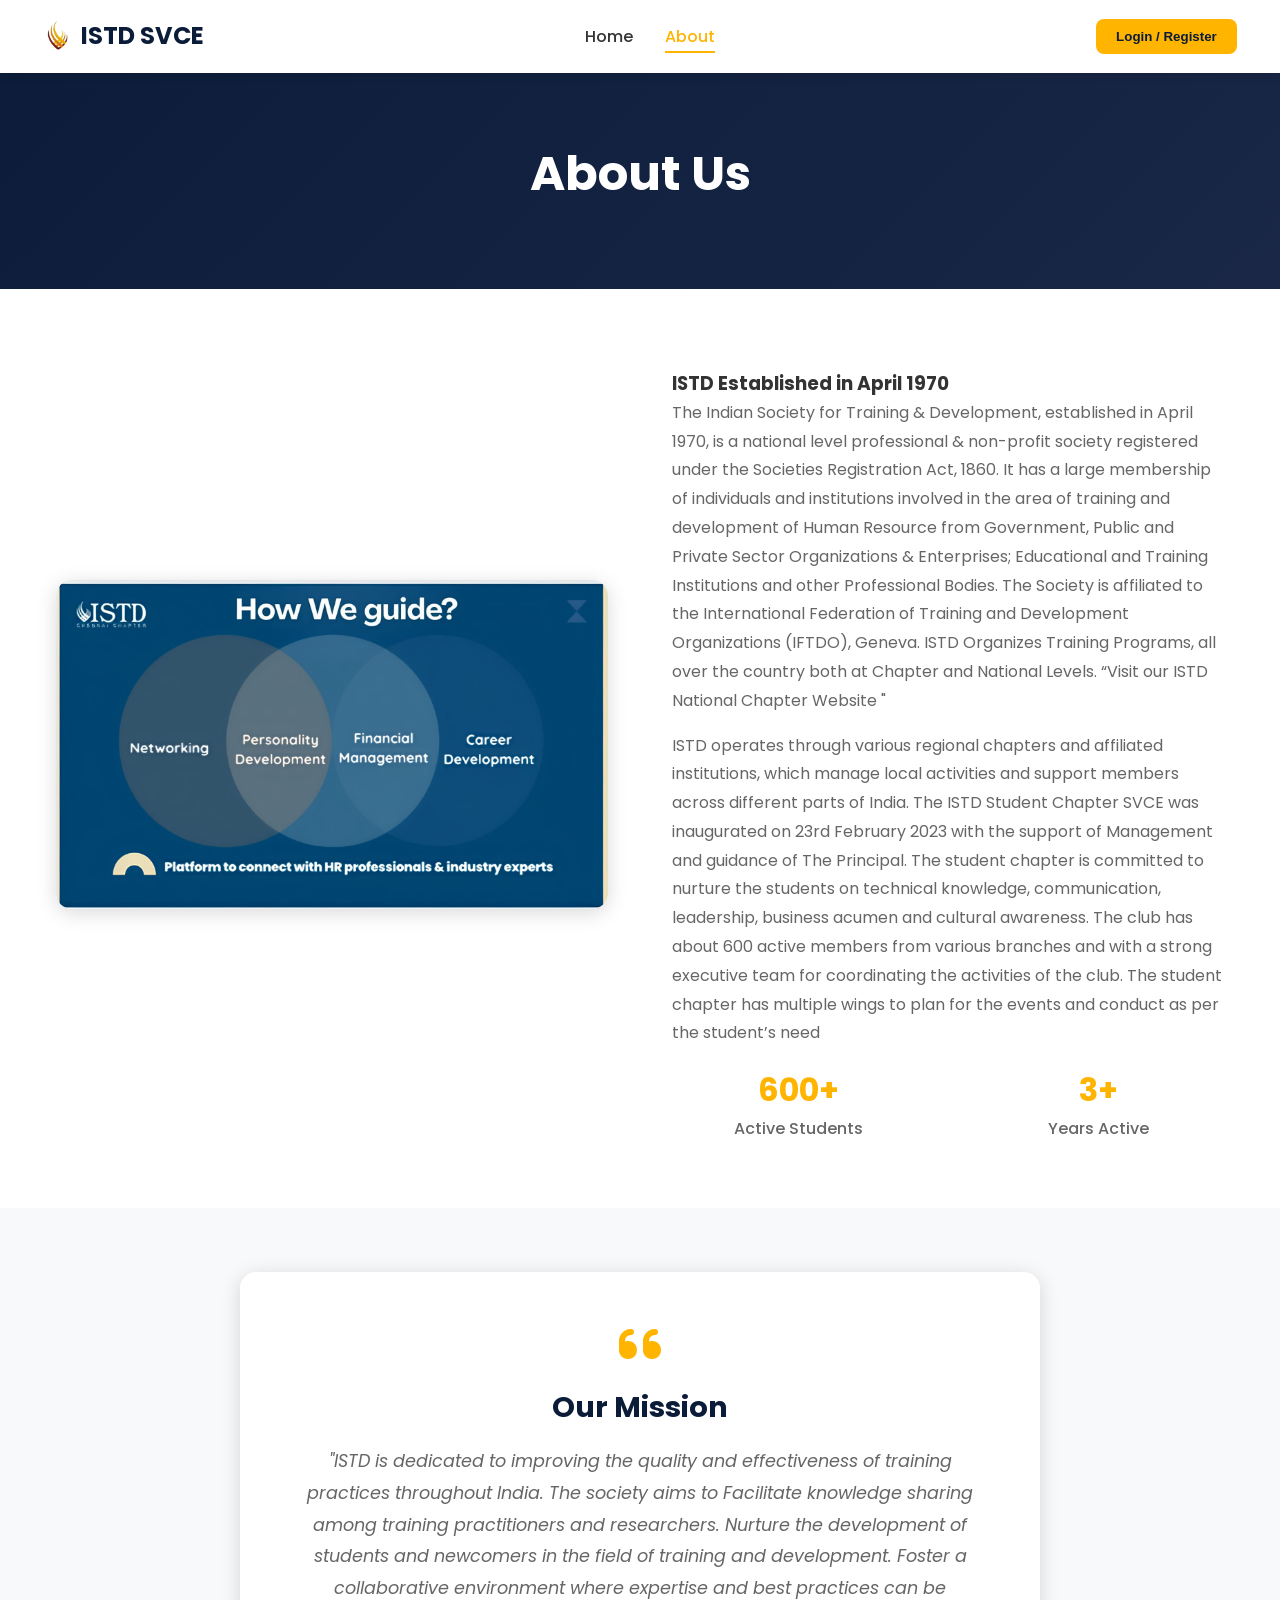
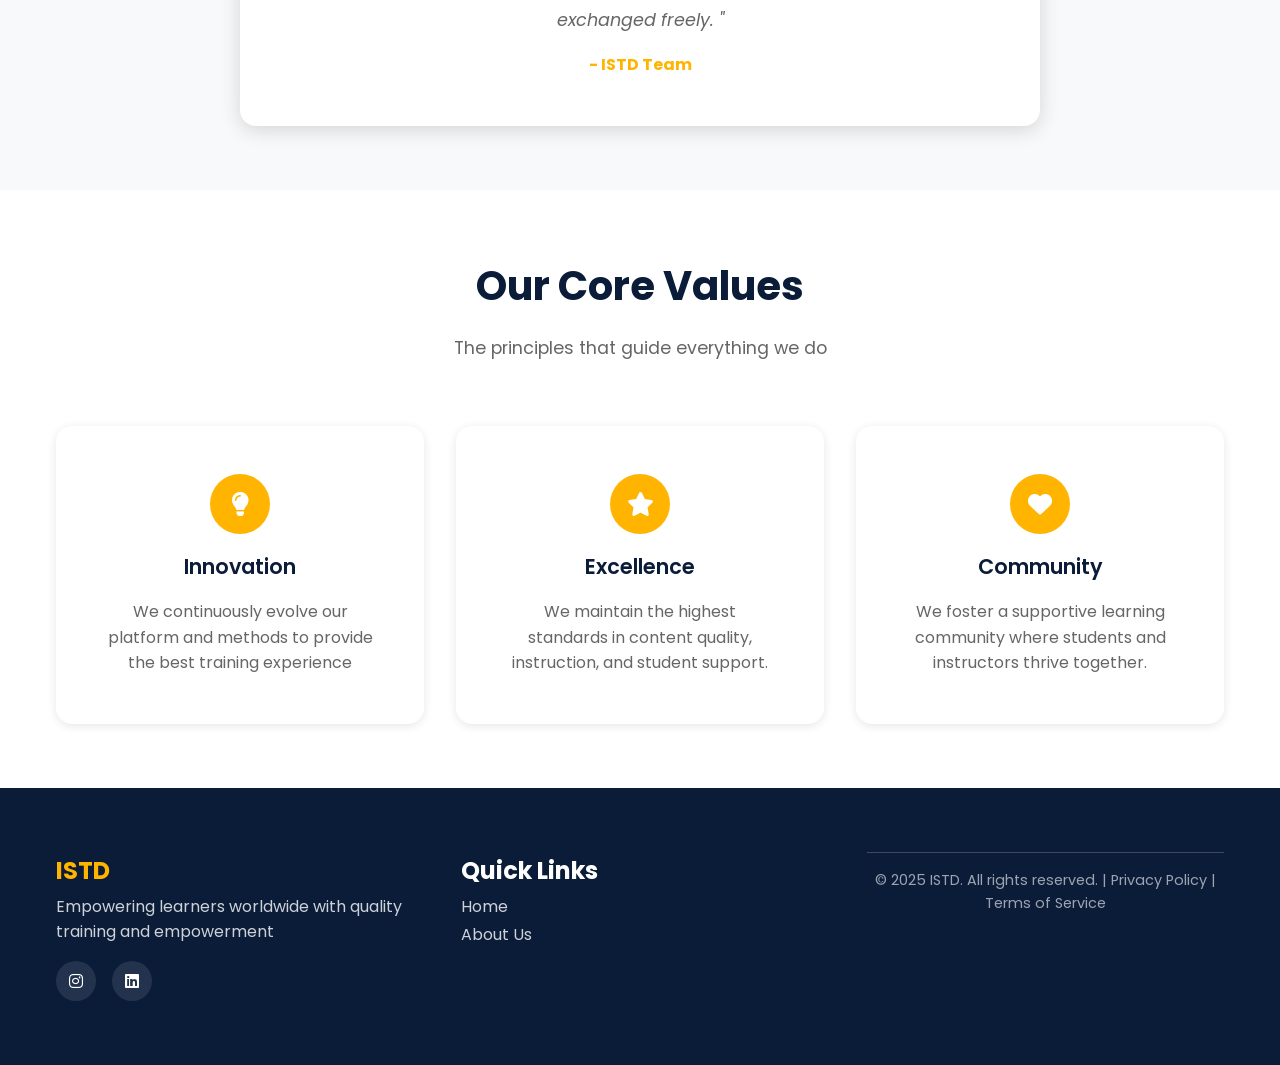
==== about.html @ 109fef4c "Added forms link" ====
<!DOCTYPE html>
<html lang="en">
<head>
    <meta charset="UTF-8">
    <meta name="viewport" content="width=device-width, initial-scale=1.0">
    <title>About Us - ISTD STUDENT CHAPTER </title>
    <link href="https://fonts.googleapis.com/css2?family=Poppins:wght@300;400;500;600;700&display=swap" rel="stylesheet">
    <link rel="stylesheet" href="https://cdnjs.cloudflare.com/ajax/libs/font-awesome/6.0.0/css/all.min.css">
    <link rel="stylesheet" href="style.css">
    <link rel="icon" href="favicon.jpeg">
</head>
<body>
    <!-- Header/Navigation -->
    <header class="header">
        <nav class="navbar">
            <div class="nav-container">
                <!-- Logo -->
                <div class="logo">
                     <h2> <img src="logo istd.png" width = 30px >  
                        ISTD SVCE</h2>
                </div>
                
                <!-- Navigation Menu -->
                <ul class="nav-menu">
                    <li><a href="index.html" class="nav-link">Home</a></li>
                    <li><a href="about.html" class="nav-link active">About</a></li>
                </ul>
                
                <!-- Login/Register Button -->
                <div class="nav-auth">
                    <a href="https://docs.google.com/forms/d/e/1FAIpQLSdRsC36hTGEc2zp6ab-bjyHrwX-BSzjoa00LbCmTZGz6ORlgA/viewform?usp=sharing&ouid=100901410467440819661" target="_blank">
                        <button class="auth-btn">Login / Register</button>
                    </a> 
                </div>
                
                <!-- Mobile Menu Toggle -->
                <div class="hamburger">
                    <span></span>
                    <span></span>
                    <span></span>
                </div>
            </div>
        </nav>
    </header>

    <!-- About Hero Section -->
    <section class="about-hero">
        <div class="container">
            <h1>About Us</h1>
            <p></p>
        </div>
    </section>

    <!-- About Content Section -->
    <section class="about-content">
        <div class="container">
            <div class="about-layout">
                <!-- About Image -->
                <div class="about-image">
                    <img src="image 2 .jpeg" alt="Students learning together">
                </div>
                
                <!-- About Text -->
                <div class="about-text">
                    <h2></h2>
                    <h3>ISTD Established in April 1970</h3>
                    <p>The Indian Society for Training & Development, established in April 1970, is a national level professional & non-profit society registered under the Societies Registration Act, 1860. It has a large membership of individuals and institutions involved in the area of training and development of Human Resource from Government, Public and Private Sector Organizations & Enterprises; Educational and Training Institutions and other Professional Bodies. The Society is affiliated to the International Federation of Training and Development Organizations (IFTDO), Geneva. ISTD Organizes Training Programs, all over the country both at Chapter and National Levels. “Visit our ISTD National Chapter Website "

                        </p>
                    
                    <p>ISTD operates through various regional chapters and affiliated institutions, which manage local activities and support members across different parts of India. The ISTD Student Chapter SVCE was inaugurated on 23rd February 2023 with the support of Management and guidance of The Principal. The student chapter is committed to nurture the students on technical knowledge, communication, leadership, business acumen and cultural awareness. The club has about 600 active members from various branches and with a strong executive team for coordinating the activities of the club. The student chapter has multiple wings to plan for the
                         events and conduct as per the student’s need</p>
                    
                    <div class="stats">
                        <div class="stat-item">
                            <h3>600+</h3>
                            <p>Active Students</p>
                        </div>
                        <div class="stat-item"> 
                            <h3>3+</h3>
                            <p>Years Active </p> 
                        </div>
                    </div>
                </div>
            </div>
        </div>
    </section>

    <!-- Mission Statement -->
    <section class="mission">
        <div class="container">
            <div class="mission-content">
                <div class="quote-box">
                    <i class="fas fa-quote-left quote-icon"></i>
                    <h3>Our Mission</h3>
                    <p>"ISTD is dedicated to improving the quality and effectiveness of training practices throughout India. The society aims to 

Facilitate knowledge sharing among training practitioners and researchers.
Nurture the development of students and newcomers in the field of training and development.
Foster a collaborative environment where expertise and best practices can be exchanged freely.
"</p>
                    <div class="quote-author">
                        <strong>- ISTD Team</strong>
                    </div>
                </div>
            </div>
        </div>
    </section>

    <!-- Values Section -->
    <section class="values">
        <div class="container">
            <div class="section-header">
                <h2>Our Core Values</h2>
                <p>The principles that guide everything we do</p>
            </div>
            
            <div class="values-grid">
                <div class="value-card">
                    <div class="value-icon">
                        <i class="fas fa-lightbulb"></i>
                    </div>
                    <h3>Innovation</h3>
                    <p>We continuously evolve our platform and methods to provide the best training experience  </p>
                </div>
                
            
                <div class="value-card">
                    <div class="value-icon">
                        <i class="fas fa-star"></i>
                    </div>
                    <h3>Excellence</h3>
                    <p>We maintain the highest standards in content quality, instruction, and student support.</p>
                </div>
                
                <div class="value-card">
                    <div class="value-icon">
                        <i class="fas fa-heart"></i>
                    </div>
                    <h3>Community</h3>
                    <p>We foster a supportive learning community where students and instructors thrive together.</p>
                </div>
            </div>
        </div>
    </section>

    <!-- Footer -->
    <footer class="footer">
        <div class="footer-container">
            <div class="footer-content">
                <!-- Company Info -->
                <div class="footer-section">
                    <h3>ISTD</h3>
                    <p>Empowering learners worldwide with quality training and empowerment</p>
                    <div class="social-icons">
                        <a  href="https://www.instagram.com/istd_svce/" target="_blank"><i class="fab fa-instagram"></i></a>
                        <a  href="https://www.linkedin.com/in/istd-student-chapter-svce-281b53378" target="_blank"><i class="fab fa-linkedin"></i></a>
                    </div>
                </div>
                
                <!-- Quick Links -->
                <div class="footer-section">
                    <h4>Quick Links</h4>
                    <ul>
                        <li><a href="index.html">Home</a></li>
                        <li><a href="about.html">About Us</a></li>
                        
                    </ul>
                </div>
                
                
                
               
            
            <!-- Copyright -->
            <div class="footer-bottom">
                <p>&copy; 2025 ISTD. All rights reserved. | Privacy Policy | Terms of Service</p>
            </div>
        </div>
    </footer>
</body>
</html>
---- style.css ----
/* ===== CSS RESET & BASE STYLES ===== */
* {
    margin: 0;
    padding: 0;
    box-sizing: border-box;
}

html {
    scroll-behavior: smooth;
}

body {
    font-family: 'Poppins', sans-serif;
    line-height: 1.6;
    color: #333;
}

/* ===== CSS VARIABLES ===== */
:root {
    /* Color Palette */
    --primary-color: #0b1c39;
    --secondary-color: #ffb400;
    --accent-blue: #3498db;
    --accent-green: #2ecc71;
    --accent-red: #e74c3c;
    --white: #ffffff;
    --light-gray: #f8f9fa;
    --dark-gray: #666;
    --text-dark: #333;
    
    /* Typography */
    --font-light: 300;
    --font-regular: 400;
    --font-medium: 500;
    --font-semibold: 600;
    --font-bold: 700;
    
    /* Spacing */
    --spacing-xs: 0.2rem;
    --spacing-sm: 1rem;
    --spacing-md: 2rem;
    --spacing-lg: 3rem;
    --spacing-xl: 4rem;
    
    /* Border Radius */
    --radius-sm: 8px;
    --radius-md: 12px;
    --radius-lg: 16px;
    
    /* Shadows */
    --shadow-light: 0 2px 10px rgba(0, 0, 0, 0.1);
    --shadow-medium: 0 4px 20px rgba(0, 0, 0, 0.15);
    --shadow-heavy: 0 8px 30px rgba(0, 0, 0, 0.2);
    
    /* Transitions */
    --transition-fast: 0.2s ease-in-out;
    --transition-medium: 0.3s ease-in-out;
    --transition-slow: 0.5s ease-in-out;
}

/* ===== UTILITY CLASSES ===== */
.container {
    max-width: 1200px;
    margin: 0 auto;
    padding: 0 var(--spacing-sm);
}

.btn {
    display: inline-block;
    padding: 12px 24px;
    border: none;
    border-radius: var(--radius-sm);
    font-size: 1rem;
    font-weight: var(--font-medium);
    text-decoration: none;
    cursor: pointer;
    transition: all var(--transition-medium);
    font-family: inherit;
}

.btn-primary {
    background-color: var(--secondary-color);
    color: var(--primary-color);
}

.btn-primary:hover {
    background-color: #e6a200;
    transform: translateY(-2px);
    box-shadow: var(--shadow-medium);
}

.btn-secondary {
    background-color: transparent;
    color: var(--primary-color);
    border: 2px solid var(--primary-color);
}

.btn-secondary:hover {
    background-color: var(--primary-color);
    color: var(--white);
    transform: translateY(-2px);
}

/* ===== HEADER & NAVIGATION ===== */
.header {
    background-color: var(--white);
    box-shadow: var(--shadow-light);
    position: fixed;
    top: 0;
    left: 0;
    right: 0;
    z-index: 1000;
}

.navbar {
    margin: var(--spacing-sm) 0;
}

.nav-container {
    max-width: 1200px;
    margin: 0 auto;
    padding: 0 var(--spacing-xs);
    display: flex;
    justify-content: space-between;
    align-items: center;
}

.logo h2 {
    display: flex;           /* puts image and text in one line */
    align-items: center;     /* vertically center text and image */
    gap: 8px;                /* space between image and text */
    color: var(--primary-color);
    font-weight: var(--font-bold);
}

.logo-img {
    width: 30px;             /* keep your logo size */
    height: auto;
}

.logo i {
    color: var(--secondary-color);
    margin-right: var(--spacing-xs);
}

.nav-menu {
    display: flex;
    justify-content: center;
    list-style: none;
    gap: var(--spacing-md);
}

.nav-link {
    text-decoration: none;
    color: var(--text-dark);
    font-weight: var(--font-medium);
    position: relative;
    transition: all var(--transition-medium);
}

.nav-link:hover,
.nav-link.active {
    color: var(--secondary-color);
}

.nav-link::after {
    content: '';
    position: absolute;
    bottom: -5px;
    left: 0;
    width: 0;
    height: 2px;
    background-color: var(--secondary-color);
    transition: width var(--transition-medium);
}

.nav-link:hover::after,
.nav-link.active::after {
    width: 100%;
}

.auth-btn {
    background-color: var(--secondary-color);
    color: var(--primary-color);
    border: none;
    padding: 10px 20px;
    border-radius: var(--radius-sm);
    font-weight: var(--font-semibold);
    cursor: pointer;
    transition: all var(--transition-medium);
}

.auth-btn:hover {
    background-color: #e6a200;
    transform: translateY(-2px);
    box-shadow: var(--shadow-medium);
}

/* Mobile Menu Toggle */
.hamburger {
    display: none;
    flex-direction: column;
    cursor: pointer;
}

.hamburger span {
    width: 25px;
    height: 3px;
    background-color: var(--primary-color);
    margin: 3px 0;
    transition: var(--transition-fast);
}

/* ===== HERO SECTION ===== */
.hero {
    background: linear-gradient(135deg, #f5f7fa 0%, #c3cfe2 100%);
    padding: 120px 0 60px;
    min-height: 100vh;
    display: flex;
    align-items: center;
}

.hero-container {
    max-width: 1200px;
    margin: 0 auto;
    padding: 0 var(--spacing-sm);
}

.hero-content {
    display: grid;
    grid-template-columns: 1fr 1fr;
    gap: var(--spacing-xl);
    align-items: center;
}

.hero-text h1 {
    font-size: 3.5rem;
    font-weight: var(--font-bold);
    color: var(--primary-color);
    line-height: 1.2;
    margin-bottom: var(--spacing-sm);
}

.hero-text p {
    font-size: 1.2rem;
    color: var(--dark-gray);
    margin-bottom: var(--spacing-lg);
    line-height: 1.8;
}

.hero-buttons {
    display: flex;
    gap: var(--spacing-sm);
}

.hero-image img {
    width: 100%;
    height: auto;
    border-radius: var(--radius-lg);
    box-shadow: var(--shadow-heavy);
    transition: transform var(--transition-slow);
}

.hero-image img:hover {
    transform: scale(1.05);
}

/* ===== FEATURES SECTION ===== */
.features {
    padding: var(--spacing-xl) 0;
    background-color: var(--light-gray);
}

.section-header {
    text-align: center;
    margin-bottom: var(--spacing-xl);
}

.section-header h2 {
    font-size: 2.5rem;
    font-weight: var(--font-bold);
    color: var(--primary-color);
    margin-bottom: var(--spacing-sm);
}

.section-header p {
    font-size: 1.1rem;
    color: var(--dark-gray);
    max-width: 600px;
    margin: 0 auto;
}

.features-grid {
    display: grid;
    grid-template-columns: repeat(auto-fit, minmax(300px, 1fr));
    gap: var(--spacing-md);
}

.feature-card {
    background-color: var(--white);
    padding: var(--spacing-lg);
    border-radius: var(--radius-lg);
    text-align: center;
    transition: all var(--transition-medium);
    position: relative;
    overflow: hidden;
}

.feature-card::before {
    content: '';
    position: absolute;
    top: 0;
    left: 0;
    width: 100%;
    height: 4px;
    transition: all var(--transition-medium);
}

.feature-card.language::before {
    background-color: var(--accent-blue);
}

.feature-card.business::before {
    background-color: var(--accent-green);
}

.feature-card.literature::before {
    background-color: var(--accent-red);
}

.feature-card:hover {
    transform: translateY(-10px);
    box-shadow: var(--shadow-heavy);
}

.card-icon {
    width: 80px;
    height: 80px;
    border-radius: 50%;
    margin: 0 auto var(--spacing-sm);
    display: flex;
    align-items: center;
    justify-content: center;
    transition: all var(--transition-medium);
}

.language .card-icon {
    background-color: rgba(52, 152, 219, 0.1);
    color: var(--accent-blue);
}

.business .card-icon {
    background-color: rgba(46, 204, 113, 0.1);
    color: var(--accent-green);
}

.literature .card-icon {
    background-color: rgba(231, 76, 60, 0.1);
    color: var(--accent-red);
}

.card-icon i {
    font-size: 2rem;
}

.feature-card:hover .card-icon {
    transform: scale(1.1);
}

.feature-card h3 {
    font-size: 1.5rem;
    font-weight: var(--font-semibold);
    color: var(--primary-color);
    margin-bottom: var(--spacing-sm);
}

.feature-card p {
    color: var(--dark-gray);
    margin-bottom: var(--spacing-md);
    line-height: 1.6;
}

.card-btn {
    background-color: transparent;
    color: var(--primary-color);
    border: 2px solid var(--primary-color);
    padding: 8px 20px;
    border-radius: var(--radius-sm);
    font-weight: var(--font-medium);
    cursor: pointer;
    transition: all var(--transition-medium);
}

.language .card-btn:hover {
    background-color: var(--accent-blue);
    border-color: var(--accent-blue);
    color: var(--white);
}

.business .card-btn:hover {
    background-color: var(--accent-green);
    border-color: var(--accent-green);
    color: var(--white);
}

.literature .card-btn:hover {
    background-color: var(--accent-red);
    border-color: var(--accent-red);
    color: var(--white);
}

/* ===== ABOUT PAGE STYLES ===== */
.about-hero {
    background: linear-gradient(135deg, var(--primary-color) 0%, #1a2747 100%);
    padding: 120px 0 60px;
    text-align: center;
    color: var(--white);
}

.about-hero h1 {
    font-size: 3rem;
    font-weight: var(--font-bold);
    margin: var(--spacing-sm);
}

.about-hero p {
    font-size: 1.2rem;
    opacity: 0.9;
    max-width: 600px;
    margin: 0 auto;
}

.about-content {
    padding: var(--spacing-xl) 0;
}

.about-layout {
    display: grid;
    grid-template-columns: 1fr 1fr;
    gap: var(--spacing-xl);
    align-items: center;
}

.about-image img {
    width: 100%;
    height: auto;
    border-radius: var(--radius-lg);
    box-shadow: var(--shadow-medium);
}

.about-text h2 {
    font-size: 2.5rem;
    font-weight: var(--font-bold);
    color: var(--primary-color);
    margin-bottom: var(--spacing-sm);
}

.about-text p {
    color: var(--dark-gray);
    margin-bottom: var(--spacing-sm);
    line-height: 1.8;
}

.stats {
    display: flex;
    justify-content: center;     /* center the two blocks */
    gap: var(--spacing-lg);      /* space between blocks */
    margin: 0 auto;
}

.stat-item {
    text-align: center;
    flex: 1; 
}

.stat-item h3 {
    align-items: center;
    justify-content: center;
    font-size: 2rem;
    font-weight: var(--font-bold);
    color: var(--secondary-color);
    margin-bottom: 0px;
    padding-right: var(--spacing-xs);
    padding-left: var(--spacing-xs);
}

.stat-item p {
    align-items: center;
    justify-content: center;
    margin-bottom:0;
    color: var(--dark-gray);
    font-weight: var(--font-medium);
    padding-right: var(--spacing-xs);
    padding-left: var(--spacing-xs);
}

/* Mission Section */
.mission {
    display: flex;
    justify-content: center;
    background-color: var(--light-gray);
    padding: var(--spacing-xl) 0;
}

.mission-content {
    max-width: 800px;
    margin: 0 auto;
}

.quote-box {
    background-color: var(--white);
    padding: var(--spacing-lg);
    border-radius: var(--radius-lg);
    text-align: center;
    position: relative;
    box-shadow: var(--shadow-medium);
}

.quote-icon {
    font-size: 3rem;
    color: var(--secondary-color);
    margin-bottom: var(--spacing-sm);
}

.quote-box h3 {
    font-size: 1.8rem;
    font-weight: var(--font-bold);
    color: var(--primary-color);
    margin-bottom: var(--spacing-sm);
}

.quote-box p {
    font-size: 1.1rem;
    color: var(--dark-gray);
    line-height: 1.8;
    font-style: italic;
    margin-bottom: var(--spacing-sm);
}

.quote-author {
    color: var(--secondary-color);
    font-weight: var(--font-semibold);
}

/* Values Section */
.values {
    padding: var(--spacing-xl) 0;
}

.values-grid {
    display: grid;
    grid-template-columns: repeat(auto-fit, minmax(250px, 1fr));
    gap: var(--spacing-md);
}

.value-card {
    background-color: var(--white);
    padding: var(--spacing-lg);
    border-radius: var(--radius-lg);
    text-align: center;
    box-shadow: var(--shadow-light);
    transition: all var(--transition-medium);
}

.value-card:hover {
    transform: translateY(-5px);
    box-shadow: var(--shadow-medium);
}

.value-icon {
    width: 60px;
    height: 60px;
    background-color: var(--secondary-color);
    color: var(--white);
    border-radius: 50%;
    margin: 0 auto var(--spacing-sm);
    display: flex;
    align-items: center;
    justify-content: center;
}

.value-icon i {
    font-size: 1.5rem;
}

.value-card h3 {
    font-size: 1.3rem;
    font-weight: var(--font-semibold);
    color: var(--primary-color);
    margin-bottom: var(--spacing-sm);
}

.value-card p {
    color: var(--dark-gray);
    line-height: 1.6;
}

/* ===== FOOTER STYLES ===== */
.footer {
    background-color: var(--primary-color);
    color: var(--white);
    padding: var(--spacing-xl) 0 var(--spacing-sm);
}

.footer-container {
    max-width: 1200px;
    margin: 0 auto;
    padding: 0 var(--spacing-sm);
}

.footer-content {
    display: grid;
    grid-template-columns: repeat(auto-fit, minmax(250px, 1fr));
    gap: var(--spacing-lg);
    margin-bottom: var(--spacing-lg);
}

.footer-section h3 {
    color: var(--secondary-color);
    font-size: 1.5rem;
    margin-bottom: var(--spacing-xs);
}

.footer-section h4 {
    color: var(--white);
    font-size: 1.5rem;
    margin-bottom: var(--spacing-xs);
}

.footer-section p {
    color: rgba(255, 255, 255, 0.8);
    margin-bottom: var(--spacing-sm);
    line-height: 1.6;
}

.social-icons {
    display: flex;
    gap: var(--spacing-sm);
}

.social-icons a {
    width: 40px;
    height: 40px;
    background-color: rgba(255, 255, 255, 0.1);
    color: var(--white);
    border-radius: 50%;
    display: flex;
    align-items: center;
    justify-content: center;
    text-decoration: none;
    transition: all var(--transition-medium);
}

.social-icons a:hover {
    background-color: var(--secondary-color);
    color: var(--primary-color);
    transform: translateY(-2px);
}

.footer-section ul {
    list-style: none;
    margin-bottom: var(--spacing-sm);
}

.footer-section ul li {
    margin-bottom: var(--spacing-xs);
}

.footer-section ul li a {
    color: rgba(255, 255, 255, 0.8);
    text-decoration: none;
    transition: color var(--transition-medium);
}

.footer-section ul li a:hover {
    color: var(--secondary-color);
}

.contact-item {
    display: flex;
    align-items: center;
    margin-bottom: var(--spacing-sm);
}

.contact-item i {
    color: var(--secondary-color);
    margin-right: var(--spacing-sm);
    width: 20px;
}

.newsletter {
    display: flex;
    gap: var(--spacing-xs);
    margin-top: var(--spacing-sm);
}

.newsletter input {
    flex: 1;
    padding: 10px;
    border: none;
    border-radius: var(--radius-sm);
    font-family: inherit;
}

.newsletter button {
    background-color: var(--secondary-color);
    color: var(--primary-color);
    border: none;
    padding: 10px 16px;
    border-radius: var(--radius-sm);
    font-weight: var(--font-semibold);
    cursor: pointer;
    transition: all var(--transition-medium);
}

.newsletter button:hover {
    background-color: #e6a200;
}

.footer-bottom {
    border-top: 1px solid rgba(255, 255, 255, 0.2);
    padding-top: var(--spacing-sm);
    text-align: center;
}

.footer-bottom p {
    color: rgba(255, 255, 255, 0.6);
    font-size: 0.9rem;
}

/* ===== RESPONSIVE DESIGN ===== */
@media (max-width: 768px) {
    /* Navigation */
    .nav-menu {
        display: none;
    }
    
    .hamburger {
        display: flex;
    }
    
    /* Hero Section */
    .hero-content {
        grid-template-columns: 1fr;
        gap: var(--spacing-md);
        text-align: center;
    }
    
    .hero-text h1 {
        font-size: 2.5rem;
    }
    
    .hero-buttons {
        justify-content: center;
        flex-wrap: wrap;
    }
    
    /* Features */
    .features-grid {
        grid-template-columns: 1fr;
    }
    
    /* About Page */
    .about-layout {
        grid-template-columns: 1fr;
        gap: var(--spacing-md);
    }
    
    .about-image {
        order: -1;
    }
    
    .stats {
        justify-content: center;
        flex-wrap: wrap;
    }
    
    /* Values */
    .values-grid {
        grid-template-columns: 1fr;
    }
    
    /* Footer */
    .footer-content {
        grid-template-columns: 1fr;
        text-align: center;
    }
    
    .newsletter {
        flex-direction: column;
    }

    .social-icons {
    flex-direction: column;    /* stack icons vertically */
    align-items: center;       /* center horizontally */
    gap: var(--spacing-md);    /* a bit more space between icons */
  }

    
}

@media (max-width: 480px) {
    .hero-text h1 {
        font-size: 2rem;
    }
    
    .section-header h2 {
        font-size: 2rem;
    }
    
    .about-hero h1 {
        font-size: 2.5rem;
    }
    
    .about-text h2 {
        display: flex;
        justify-content: center;
        font-size: 2rem;
    }

    .social-icons {
    flex-direction: column;
    align-items: center;
    gap: var(--spacing-md);    /* even larger spacing for touch comfort */
  }
}

/* ===== ANIMATIONS ===== */
@keyframes fadeInUp {
    from {
        opacity: 0;
        transform: translateY(30px);
    }
    to {
        opacity: 1;
        transform: translateY(0);
    }
}

.hero-text,
.hero-image {
    animation: fadeInUp 0.8s ease-out;
}

.feature-card {
    animation: fadeInUp 0.8s ease-out;
}

.feature-card:nth-child(2) {
    animation-delay: 0.2s;
}

.feature-card:nth-child(3) {
    animation-delay: 0.4s;
}
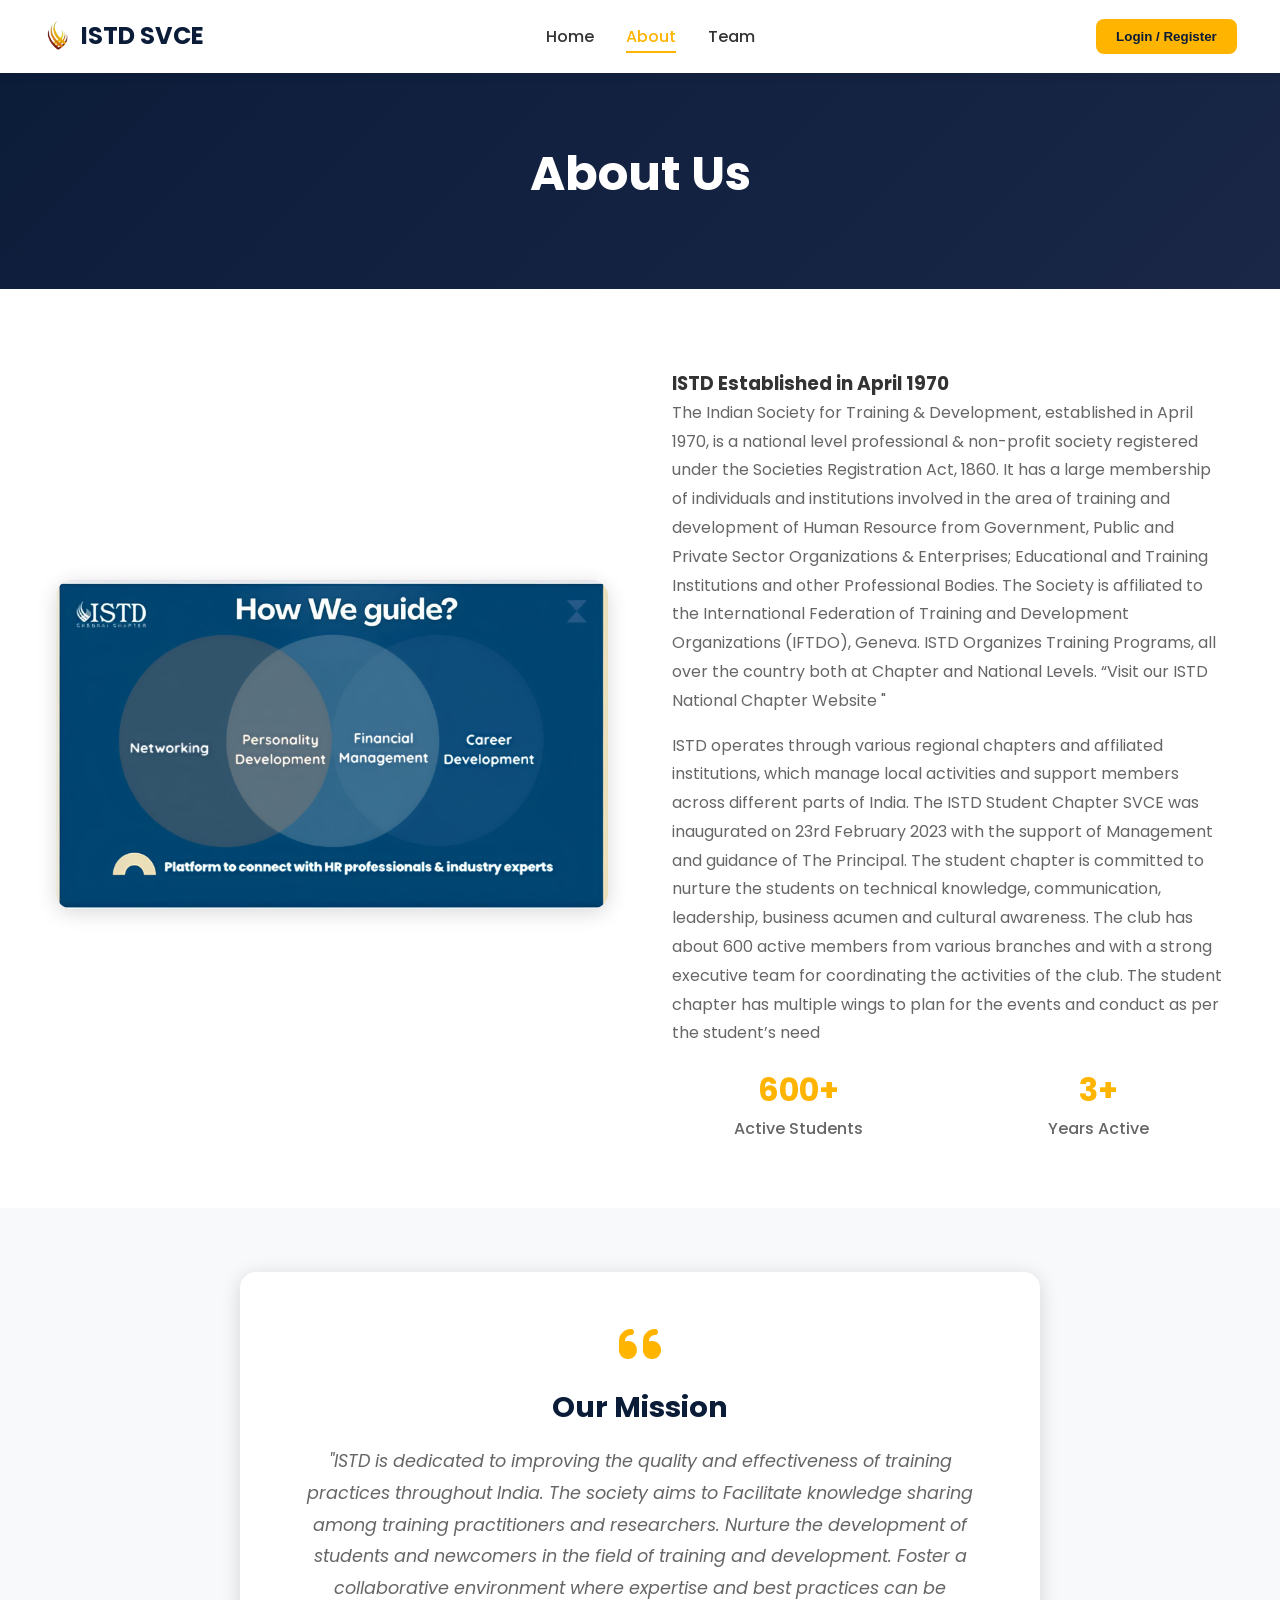
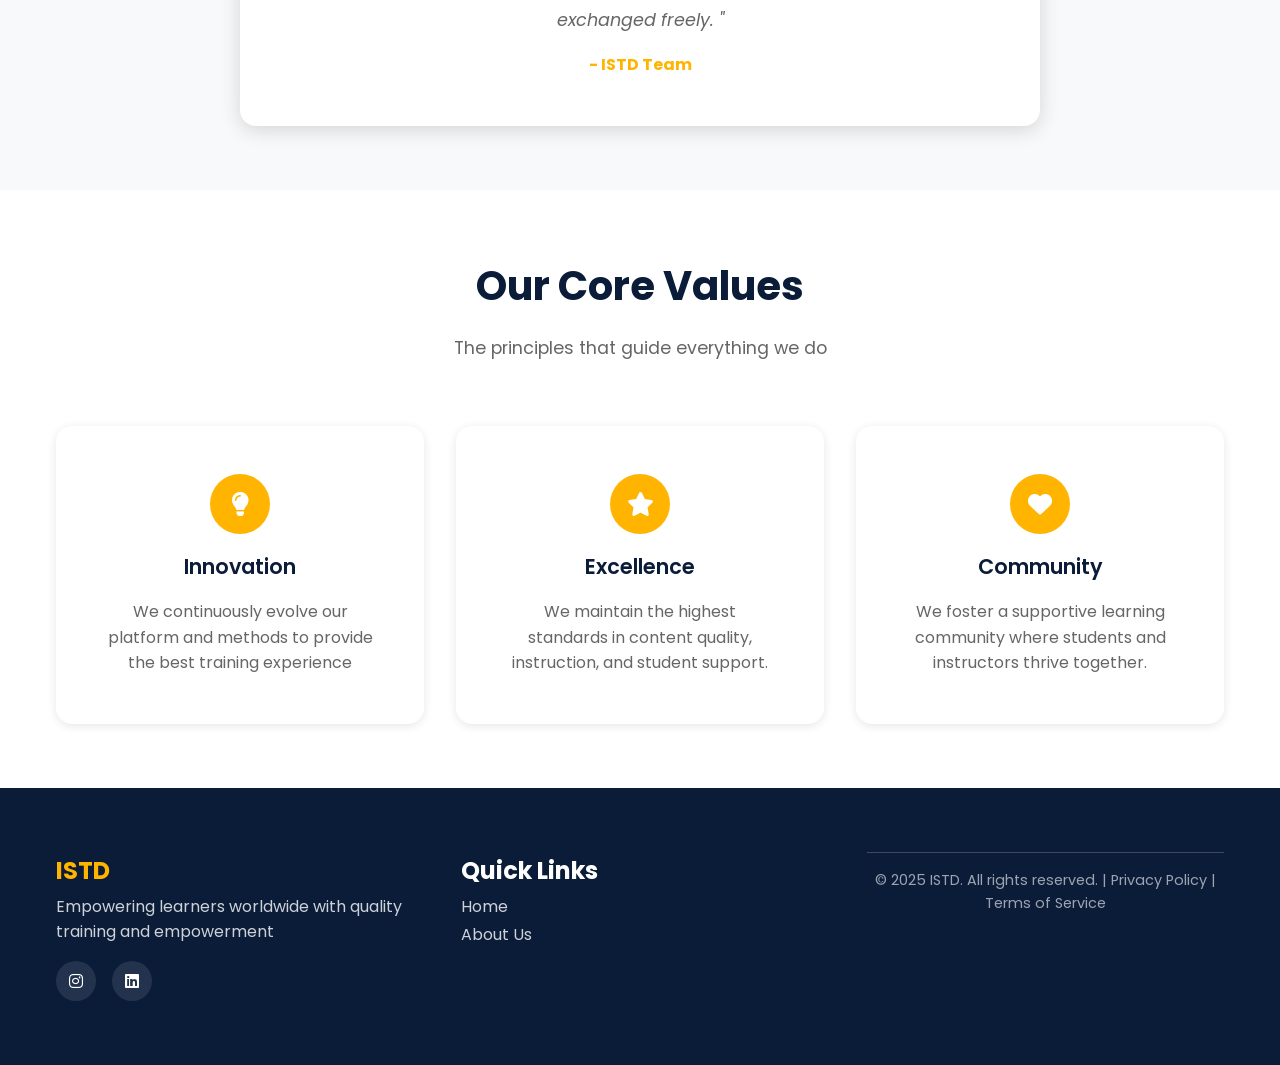
==== commit bf340148: "OB changes" ====
--- a/about.html
+++ b/about.html
@@ -24,6 +24,7 @@
                 <ul class="nav-menu">
                     <li><a href="index.html" class="nav-link">Home</a></li>
                     <li><a href="about.html" class="nav-link active">About</a></li>
+                    <li><a href="office-bearers.html" class="nav-link">Team</a></li>
                 </ul>
                 
                 <!-- Login/Register Button -->
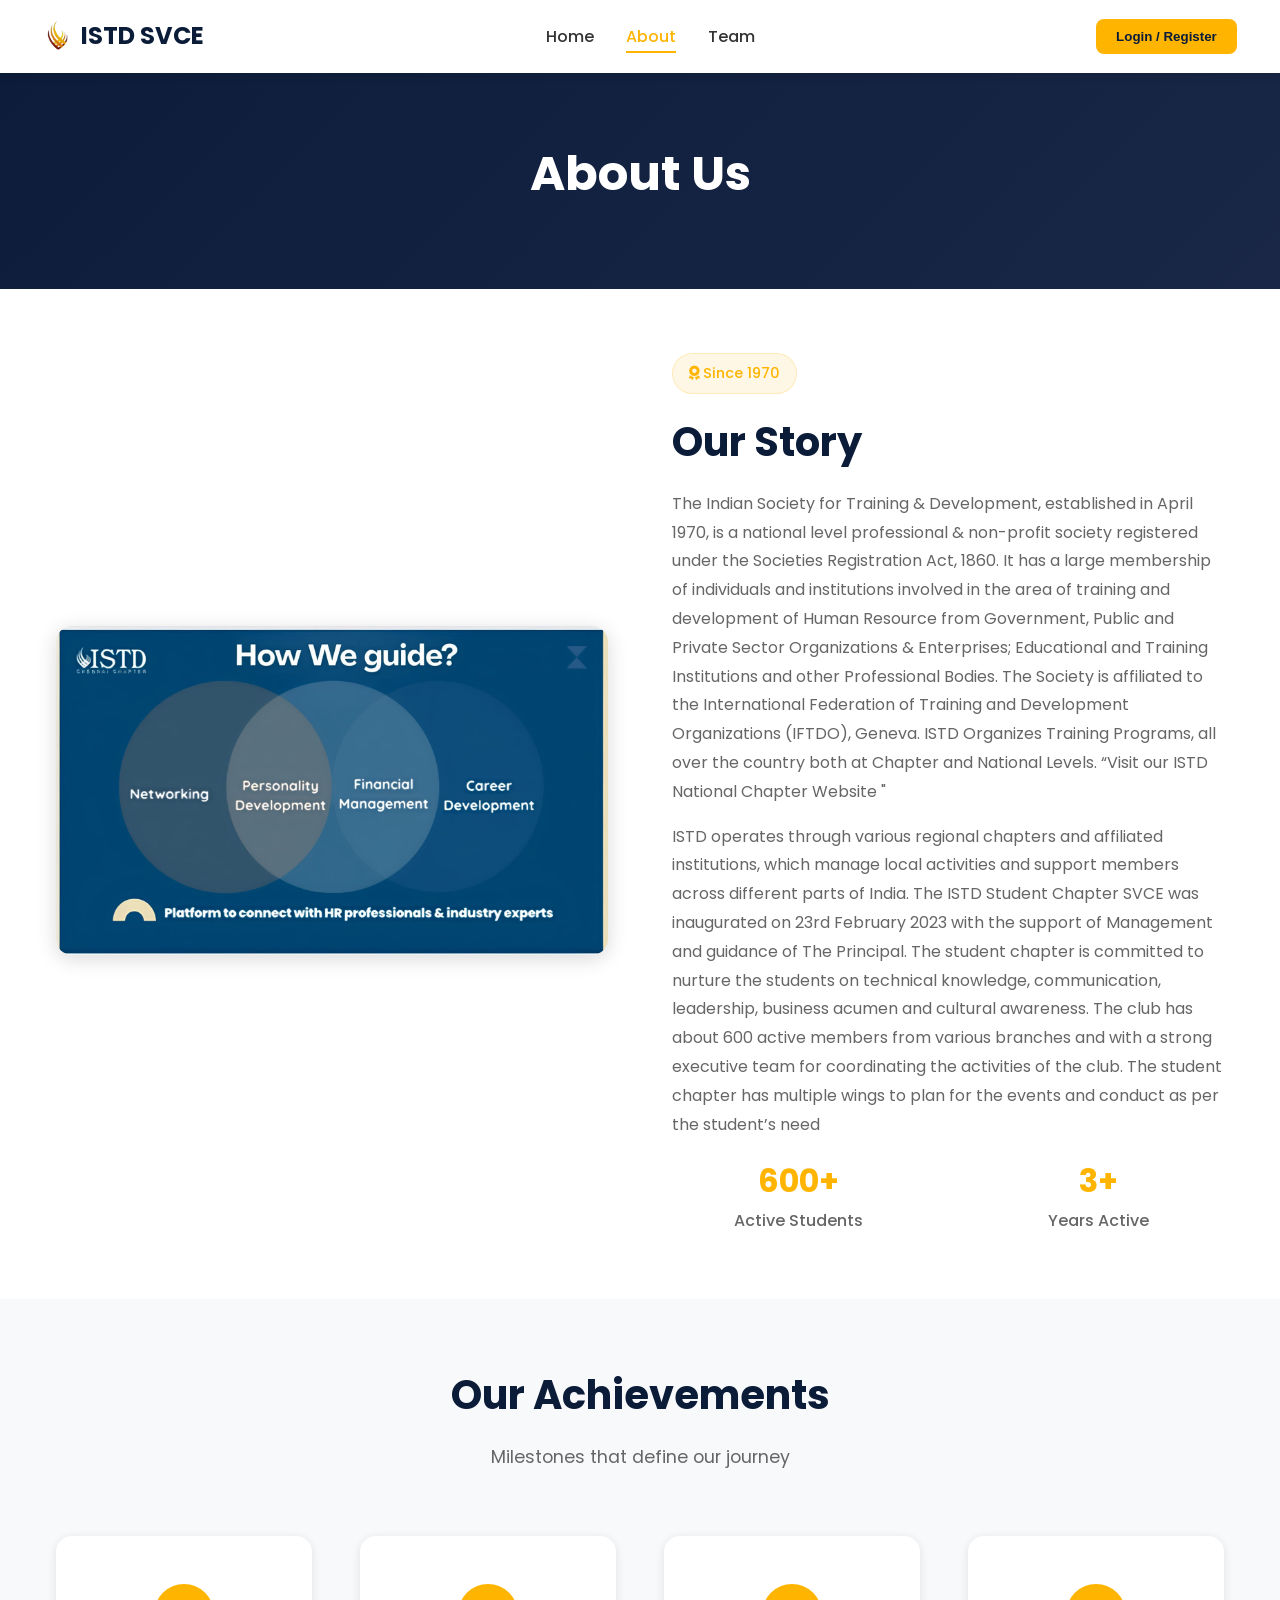
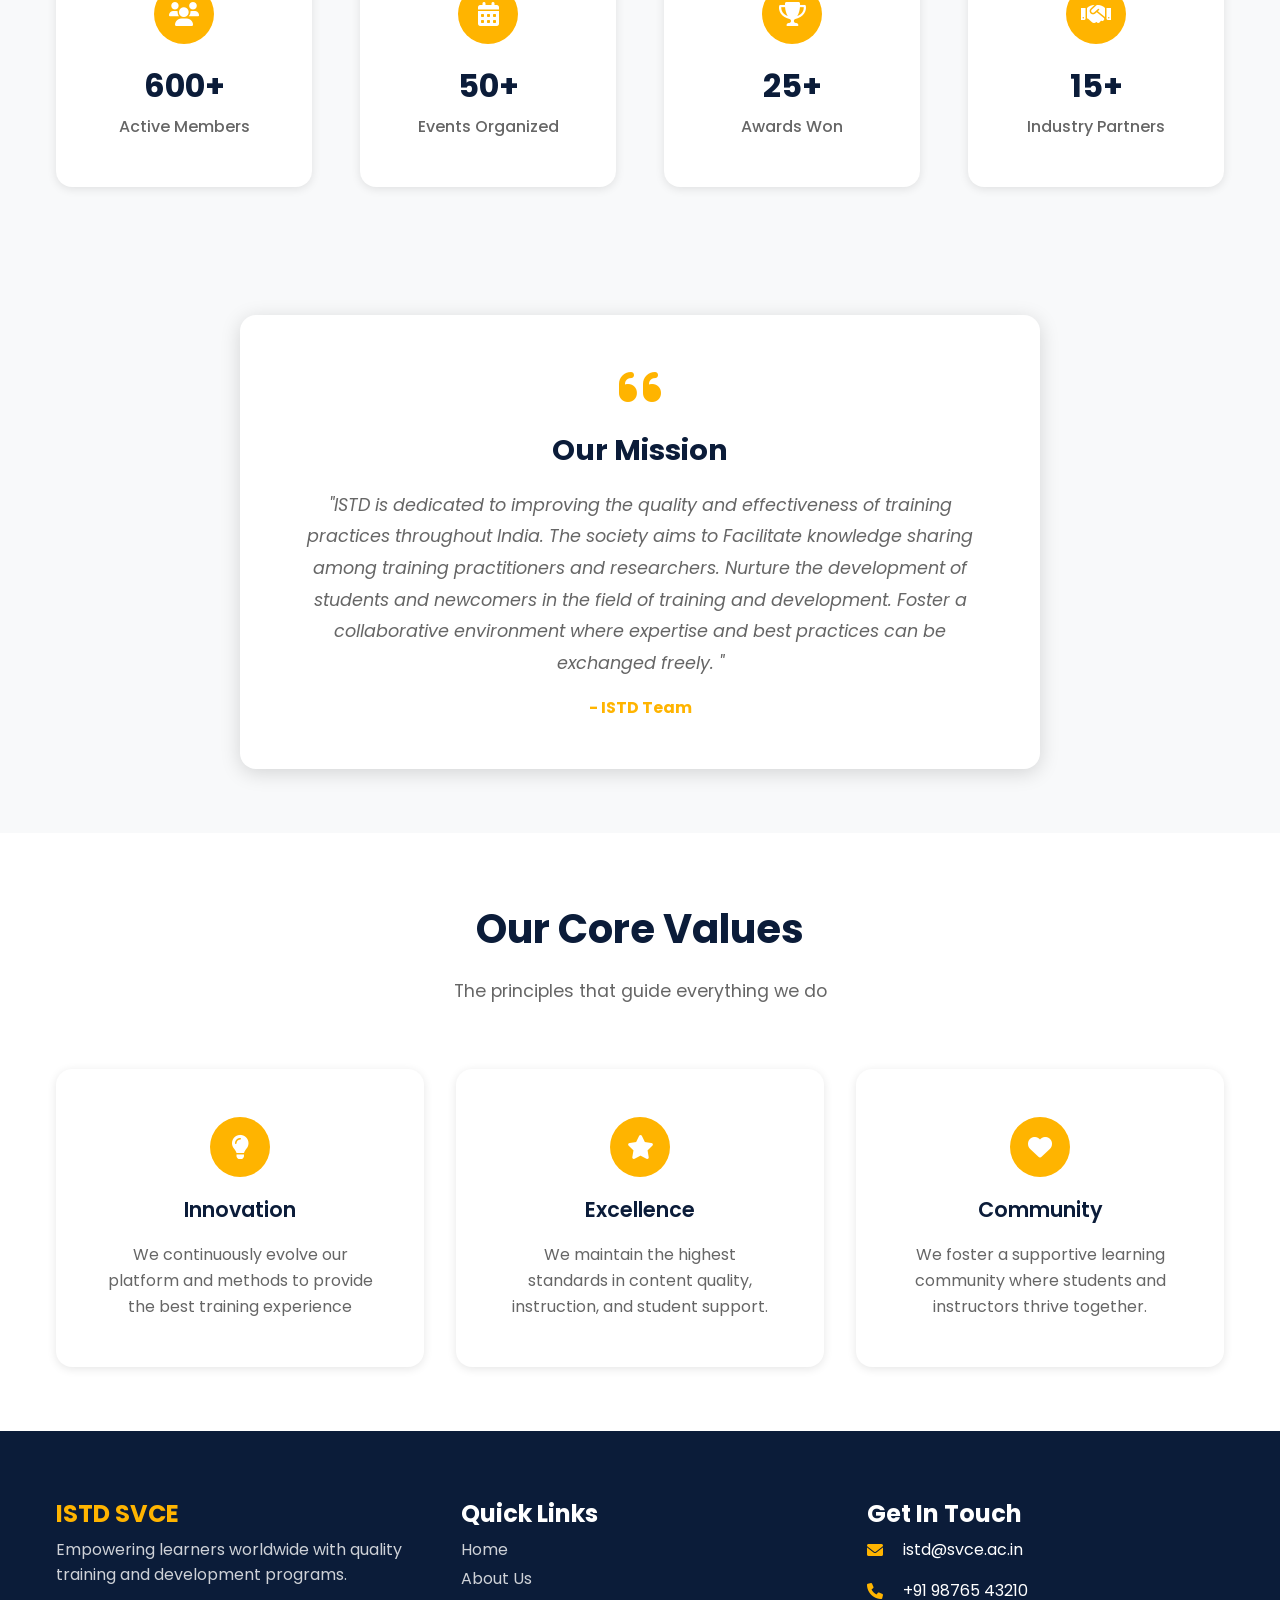
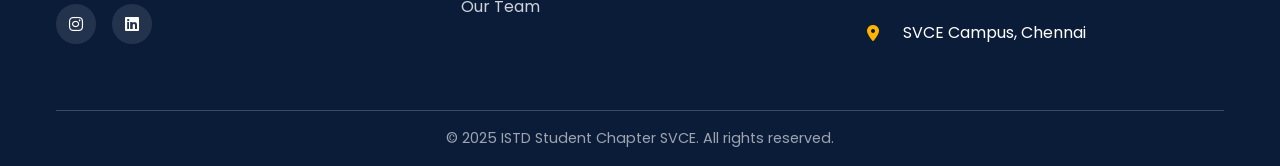
==== commit 8fc0122c: "Fine tuned" ====
--- a/about.html
+++ b/about.html
@@ -63,8 +63,11 @@
                 
                 <!-- About Text -->
                 <div class="about-text">
-                    <h2></h2>
-                    <h3>ISTD Established in April 1970</h3>
+                    <div class="about-badge">
+                        <i class="fas fa-award"></i>
+                        <span>Since 1970</span>
+                    </div>
+                    <h2>Our Story</h2>
                     <p>The Indian Society for Training & Development, established in April 1970, is a national level professional & non-profit society registered under the Societies Registration Act, 1860. It has a large membership of individuals and institutions involved in the area of training and development of Human Resource from Government, Public and Private Sector Organizations & Enterprises; Educational and Training Institutions and other Professional Bodies. The Society is affiliated to the International Federation of Training and Development Organizations (IFTDO), Geneva. ISTD Organizes Training Programs, all over the country both at Chapter and National Levels. “Visit our ISTD National Chapter Website "
 
                         </p>
@@ -87,6 +90,50 @@
         </div>
     </section>
 
+    <!-- Achievements Section -->
+    <section class="achievements">
+        <div class="container">
+            <div class="section-header">
+                <h2>Our Achievements</h2>
+                <p>Milestones that define our journey</p>
+            </div>
+            
+            <div class="achievements-grid">
+                <div class="achievement-item">
+                    <div class="achievement-icon">
+                        <i class="fas fa-users"></i>
+                    </div>
+                    <h3>600+</h3>
+                    <p>Active Members</p>
+                </div>
+                
+                <div class="achievement-item">
+                    <div class="achievement-icon">
+                        <i class="fas fa-calendar-alt"></i>
+                    </div>
+                    <h3>50+</h3>
+                    <p>Events Organized</p>
+                </div>
+                
+                <div class="achievement-item">
+                    <div class="achievement-icon">
+                        <i class="fas fa-trophy"></i>
+                    </div>
+                    <h3>25+</h3>
+                    <p>Awards Won</p>
+                </div>
+                
+                <div class="achievement-item">
+                    <div class="achievement-icon">
+                        <i class="fas fa-handshake"></i>
+                    </div>
+                    <h3>15+</h3>
+                    <p>Industry Partners</p>
+                </div>
+            </div>
+        </div>
+    </section>
+
     <!-- Mission Statement -->
     <section class="mission">
         <div class="container">
@@ -151,8 +198,8 @@
             <div class="footer-content">
                 <!-- Company Info -->
                 <div class="footer-section">
-                    <h3>ISTD</h3>
-                    <p>Empowering learners worldwide with quality training and empowerment</p>
+                    <h3>ISTD SVCE</h3>
+                    <p>Empowering learners worldwide with quality training and development programs.</p>
                     <div class="social-icons">
                         <a  href="https://www.instagram.com/istd_svce/" target="_blank"><i class="fab fa-instagram"></i></a>
                         <a  href="https://www.linkedin.com/in/istd-student-chapter-svce-281b53378" target="_blank"><i class="fab fa-linkedin"></i></a>
@@ -165,19 +212,61 @@
                     <ul>
                         <li><a href="index.html">Home</a></li>
                         <li><a href="about.html">About Us</a></li>
-                        
+                        <li><a href="office-bearers.html">Our Team</a></li>
                     </ul>
                 </div>
                 
-                
-                
-               
+                <!-- Contact Info -->
+                <div class="footer-section">
+                    <h4>Get In Touch</h4>
+                    <div class="contact-item">
+                        <i class="fas fa-envelope"></i>
+                        <span>istd@svce.ac.in</span>
+                    </div>
+                    <div class="contact-item">
+                        <i class="fas fa-phone"></i>
+                        <span>+91 98765 43210</span>
+                    </div>
+                    <div class="contact-item">
+                        <i class="fas fa-map-marker-alt"></i>
+                        <span>SVCE Campus, Chennai</span>
+                    </div>
+                </div>
+            </div>
             
             <!-- Copyright -->
             <div class="footer-bottom">
-                <p>&copy; 2025 ISTD. All rights reserved. | Privacy Policy | Terms of Service</p>
+                <p>&copy; 2025 ISTD Student Chapter SVCE. All rights reserved.</p>
             </div>
         </div>
     </footer>
+
+    <!-- Mobile Menu Script -->
+    <script>
+        // Mobile menu toggle
+        const hamburger = document.querySelector('.hamburger');
+        const navMenu = document.querySelector('.nav-menu');
+        
+        hamburger.addEventListener('click', () => {
+            hamburger.classList.toggle('active');
+            navMenu.classList.toggle('active');
+        });
+        
+        // Close mobile menu when clicking on a link
+        document.querySelectorAll('.nav-link').forEach(n => n.addEventListener('click', () => {
+            hamburger.classList.remove('active');
+            navMenu.classList.remove('active');
+        }));
+        
+        // Header scroll effect
+        window.addEventListener('scroll', () => {
+            const header = document.querySelector('.header');
+            if (window.scrollY > 100) {
+                header.classList.add('scrolled');
+            } else {
+                header.classList.remove('scrolled');
+            }
+        });
+    </script>
 </body>
 </html>
--- a/style.css
+++ b/style.css
@@ -110,6 +110,13 @@
     left: 0;
     right: 0;
     z-index: 1000;
+    transition: all var(--transition-medium);
+}
+
+.header.scrolled {
+    background-color: rgba(255, 255, 255, 0.95);
+    backdrop-filter: blur(10px);
+    box-shadow: var(--shadow-medium);
 }
 
 .navbar {
@@ -211,6 +218,18 @@
     transition: var(--transition-fast);
 }
 
+.hamburger.active span:nth-child(1) {
+    transform: rotate(-45deg) translate(-5px, 6px);
+}
+
+.hamburger.active span:nth-child(2) {
+    opacity: 0;
+}
+
+.hamburger.active span:nth-child(3) {
+    transform: rotate(45deg) translate(-5px, -6px);
+}
+
 /* ===== HERO SECTION ===== */
 .hero {
     background: linear-gradient(135deg, #f5f7fa 0%, #c3cfe2 100%);
@@ -233,6 +252,24 @@
     align-items: center;
 }
 
+.hero-badge {
+    display: inline-flex;
+    align-items: center;
+    gap: var(--spacing-xs);
+    background-color: rgba(255, 180, 0, 0.1);
+    color: var(--secondary-color);
+    padding: 8px 16px;
+    border-radius: 50px;
+    font-size: 0.9rem;
+    font-weight: var(--font-medium);
+    margin-bottom: var(--spacing-sm);
+    border: 1px solid rgba(255, 180, 0, 0.2);
+}
+
+.hero-badge i {
+    font-size: 1rem;
+}
+
 .hero-text h1 {
     font-size: 3.5rem;
     font-weight: var(--font-bold);
@@ -251,18 +288,89 @@
 .hero-buttons {
     display: flex;
     gap: var(--spacing-sm);
+    margin-bottom: var(--spacing-lg);
+}
+
+.hero-stats {
+    display: flex;
+    gap: var(--spacing-lg);
+    margin-top: var(--spacing-md);
+}
+
+.stat-preview {
+    text-align: center;
+}
+
+.stat-number {
+    display: block;
+    font-size: 1.5rem;
+    font-weight: var(--font-bold);
+    color: var(--secondary-color);
+    line-height: 1;
+}
+
+.stat-label {
+    font-size: 0.9rem;
+    color: var(--dark-gray);
+    font-weight: var(--font-medium);
+}
+
+.hero-image {
+    position: relative;
+}
+
+.image-container {
+    position: relative;
+    border-radius: var(--radius-lg);
+    overflow: hidden;
+    box-shadow: var(--shadow-heavy);
 }
 
 .hero-image img {
     width: 100%;
     height: auto;
-    border-radius: var(--radius-lg);
-    box-shadow: var(--shadow-heavy);
     transition: transform var(--transition-slow);
 }
 
-.hero-image img:hover {
+.image-container:hover img {
     transform: scale(1.05);
+}
+
+.image-overlay {
+    position: absolute;
+    top: 0;
+    left: 0;
+    right: 0;
+    bottom: 0;
+    background: rgba(11, 28, 57, 0.3);
+    display: flex;
+    align-items: center;
+    justify-content: center;
+    opacity: 0;
+    transition: all var(--transition-medium);
+}
+
+.image-container:hover .image-overlay {
+    opacity: 1;
+}
+
+.play-button {
+    width: 80px;
+    height: 80px;
+    background-color: var(--secondary-color);
+    border-radius: 50%;
+    display: flex;
+    align-items: center;
+    justify-content: center;
+    color: var(--primary-color);
+    font-size: 2rem;
+    cursor: pointer;
+    transition: all var(--transition-medium);
+    transform: scale(0.8);
+}
+
+.image-container:hover .play-button {
+    transform: scale(1);
 }
 
 /* ===== FEATURES SECTION ===== */
@@ -306,28 +414,6 @@
     overflow: hidden;
 }
 
-.feature-card::before {
-    content: '';
-    position: absolute;
-    top: 0;
-    left: 0;
-    width: 100%;
-    height: 4px;
-    transition: all var(--transition-medium);
-}
-
-.feature-card.language::before {
-    background-color: var(--accent-blue);
-}
-
-.feature-card.business::before {
-    background-color: var(--accent-green);
-}
-
-.feature-card.literature::before {
-    background-color: var(--accent-red);
-}
-
 .feature-card:hover {
     transform: translateY(-10px);
     box-shadow: var(--shadow-heavy);
@@ -344,17 +430,17 @@
     transition: all var(--transition-medium);
 }
 
-.language .card-icon {
+.professional .card-icon {
     background-color: rgba(52, 152, 219, 0.1);
     color: var(--accent-blue);
 }
 
-.business .card-icon {
+.networking .card-icon {
     background-color: rgba(46, 204, 113, 0.1);
     color: var(--accent-green);
 }
 
-.literature .card-icon {
+.leadership .card-icon {
     background-color: rgba(231, 76, 60, 0.1);
     color: var(--accent-red);
 }
@@ -380,33 +466,54 @@
     line-height: 1.6;
 }
 
-.card-btn {
-    background-color: transparent;
-    color: var(--primary-color);
-    border: 2px solid var(--primary-color);
-    padding: 8px 20px;
-    border-radius: var(--radius-sm);
-    font-weight: var(--font-medium);
-    cursor: pointer;
-    transition: all var(--transition-medium);
-}
-
-.language .card-btn:hover {
-    background-color: var(--accent-blue);
-    border-color: var(--accent-blue);
+.card-footer {
+    margin-top: var(--spacing-sm);
+    padding-top: var(--spacing-sm);
+    border-top: 1px solid rgba(0, 0, 0, 0.1);
+}
+
+.feature-count {
+    font-size: 0.9rem;
+    font-weight: var(--font-semibold);
+    color: var(--secondary-color);
+}
+
+/* ===== CTA SECTION ===== */
+.cta-section {
+    background: linear-gradient(135deg, var(--primary-color) 0%, #1a2747 100%);
+    padding: var(--spacing-xl) 0;
     color: var(--white);
 }
 
-.business .card-btn:hover {
-    background-color: var(--accent-green);
-    border-color: var(--accent-green);
-    color: var(--white);
-}
-
-.literature .card-btn:hover {
-    background-color: var(--accent-red);
-    border-color: var(--accent-red);
-    color: var(--white);
+.cta-content {
+    display: flex;
+    align-items: center;
+    justify-content: space-between;
+    gap: var(--spacing-lg);
+}
+
+.cta-text h2 {
+    font-size: 2.5rem;
+    font-weight: var(--font-bold);
+    margin-bottom: var(--spacing-sm);
+}
+
+.cta-text p {
+    font-size: 1.1rem;
+    opacity: 0.9;
+    line-height: 1.6;
+}
+
+.btn-large {
+    padding: 16px 32px;
+    font-size: 1.1rem;
+    display: inline-flex;
+    align-items: center;
+    gap: var(--spacing-xs);
+}
+
+.btn-large i {
+    font-size: 1.2rem;
 }
 
 /* ===== ABOUT PAGE STYLES ===== */
@@ -428,6 +535,20 @@
     opacity: 0.9;
     max-width: 600px;
     margin: 0 auto;
+}
+
+.about-badge {
+    display: inline-flex;
+    align-items: center;
+    gap: var(--spacing-xs);
+    background-color: rgba(255, 180, 0, 0.1);
+    color: var(--secondary-color);
+    padding: 8px 16px;
+    border-radius: 50px;
+    font-size: 0.9rem;
+    font-weight: var(--font-medium);
+    margin-bottom: var(--spacing-sm);
+    border: 1px solid rgba(255, 180, 0, 0.2);
 }
 
 .about-content {
@@ -595,6 +716,58 @@
     line-height: 1.6;
 }
 
+/* ===== ACHIEVEMENTS SECTION ===== */
+.achievements {
+    background-color: var(--light-gray);
+    padding: var(--spacing-xl) 0;
+}
+
+.achievements-grid {
+    display: grid;
+    grid-template-columns: repeat(auto-fit, minmax(200px, 1fr));
+    gap: var(--spacing-lg);
+}
+
+.achievement-item {
+    text-align: center;
+    background-color: var(--white);
+    padding: var(--spacing-lg);
+    border-radius: var(--radius-lg);
+    box-shadow: var(--shadow-light);
+    transition: all var(--transition-medium);
+}
+
+.achievement-item:hover {
+    transform: translateY(-5px);
+    box-shadow: var(--shadow-medium);
+}
+
+.achievement-icon {
+    width: 60px;
+    height: 60px;
+    background-color: var(--secondary-color);
+    color: var(--white);
+    border-radius: 50%;
+    margin: 0 auto var(--spacing-sm);
+    display: flex;
+    align-items: center;
+    justify-content: center;
+    font-size: 1.5rem;
+}
+
+.achievement-item h3 {
+    font-size: 2rem;
+    font-weight: var(--font-bold);
+    color: var(--primary-color);
+    margin-bottom: var(--spacing-xs);
+}
+
+.achievement-item p {
+    color: var(--dark-gray);
+    font-weight: var(--font-medium);
+    margin: 0;
+}
+
 /* ===== FOOTER STYLES ===== */
 .footer {
     background-color: var(--primary-color);
@@ -732,7 +905,24 @@
 @media (max-width: 768px) {
     /* Navigation */
     .nav-menu {
-        display: none;
+        position: fixed;
+        left: -100%;
+        top: 70px;
+        flex-direction: column;
+        background-color: var(--white);
+        width: 100%;
+        text-align: center;
+        transition: 0.3s;
+        box-shadow: var(--shadow-medium);
+        padding: var(--spacing-md) 0;
+    }
+    
+    .nav-menu.active {
+        left: 0;
+    }
+    
+    .nav-menu li {
+        margin: var(--spacing-sm) 0;
     }
     
     .hamburger {
@@ -750,9 +940,25 @@
         font-size: 2.5rem;
     }
     
+    .hero-stats {
+        justify-content: center;
+        flex-wrap: wrap;
+        gap: var(--spacing-md);
+    }
+    
     .hero-buttons {
         justify-content: center;
         flex-wrap: wrap;
+    }
+    
+    /* CTA Section */
+    .cta-content {
+        flex-direction: column;
+        text-align: center;
+    }
+    
+    .cta-text h2 {
+        font-size: 2rem;
     }
     
     /* Features */
@@ -778,6 +984,12 @@
     /* Values */
     .values-grid {
         grid-template-columns: 1fr;
+    }
+    
+    /* Achievements */
+    .achievements-grid {
+        grid-template-columns: repeat(2, 1fr);
+        gap: var(--spacing-md);
     }
     
     /* Footer */
@@ -818,6 +1030,22 @@
         font-size: 2rem;
     }
 
+    .achievements-grid {
+        grid-template-columns: 1fr;
+    }
+    
+    .hero-stats {
+        gap: var(--spacing-sm);
+    }
+    
+    .stat-number {
+        font-size: 1.2rem;
+    }
+    
+    .stat-label {
+        font-size: 0.8rem;
+    }
+
     .social-icons {
     flex-direction: column;
     align-items: center;
@@ -837,6 +1065,17 @@
     }
 }
 
+@keyframes slideInFromTop {
+    from {
+        opacity: 0;
+        transform: translateY(-20px);
+    }
+    to {
+        opacity: 1;
+        transform: translateY(0);
+    }
+}
+
 .hero-text,
 .hero-image {
     animation: fadeInUp 0.8s ease-out;
@@ -852,4 +1091,215 @@
 
 .feature-card:nth-child(3) {
     animation-delay: 0.4s;
+}
+
+/* ===== TEAM PAGE STYLES ===== */
+.team-hero {
+    background: linear-gradient(135deg, var(--primary-color) 0%, #1a2747 100%);
+    padding: 120px 0 60px;
+    text-align: center;
+    color: var(--white);
+}
+
+.team-hero h1 {
+    font-size: 3rem;
+    font-weight: var(--font-bold);
+    margin-bottom: var(--spacing-sm);
+}
+
+.team-hero p {
+    font-size: 1.2rem;
+    opacity: 0.9;
+    max-width: 600px;
+    margin: 0 auto;
+}
+
+.team-section {
+    padding: var(--spacing-xl) 0;
+    background-color: var(--light-gray);
+}
+
+.team-grid {
+    display: grid;
+    grid-template-columns: repeat(auto-fit, minmax(280px, 1fr));
+    gap: var(--spacing-lg);
+    margin-top: var(--spacing-lg);
+}
+
+.team-member {
+    background-color: var(--white);
+    border-radius: var(--radius-lg);
+    overflow: hidden;
+    box-shadow: var(--shadow-light);
+    transition: all var(--transition-medium);
+    position: relative;
+}
+
+.team-member:hover {
+    transform: translateY(-10px);
+    box-shadow: var(--shadow-heavy);
+}
+
+.member-photo {
+    position: relative;
+    width: 100%;
+    height: 300px;
+    overflow: hidden;
+}
+
+.member-photo img {
+    width: 100%;
+    height: 100%;
+    object-fit: cover;
+    transition: transform var(--transition-medium);
+}
+
+.team-member:hover .member-photo img {
+    transform: scale(1.1);
+}
+
+.social-overlay {
+    position: absolute;
+    top: 0;
+    left: 0;
+    right: 0;
+    bottom: 0;
+    background: linear-gradient(135deg, rgba(11, 28, 57, 0.9) 0%, rgba(26, 39, 71, 0.9) 100%);
+    display: flex;
+    align-items: center;
+    justify-content: center;
+    opacity: 0;
+    transition: all var(--transition-medium);
+}
+
+.team-member:hover .social-overlay {
+    opacity: 1;
+}
+
+.social-links {
+    display: flex;
+    gap: var(--spacing-sm);
+    animation: slideInFromTop 0.4s ease-out;
+}
+
+.social-link {
+    width: 50px;
+    height: 50px;
+    border-radius: 50%;
+    display: flex;
+    align-items: center;
+    justify-content: center;
+    text-decoration: none;
+    font-size: 1.2rem;
+    transition: all var(--transition-medium);
+    transform: translateY(20px);
+    opacity: 0;
+}
+
+.team-member:hover .social-link {
+    transform: translateY(0);
+    opacity: 1;
+}
+
+.social-link:nth-child(1) {
+    transition-delay: 0.1s;
+}
+
+.social-link:nth-child(2) {
+    transition-delay: 0.2s;
+}
+
+.social-link.instagram {
+    background: linear-gradient(45deg, #f09433 0%, #e6683c 25%, #dc2743 50%, #cc2366 75%, #bc1888 100%);
+    color: var(--white);
+}
+
+.social-link.instagram:hover {
+    transform: translateY(-5px) scale(1.1);
+    box-shadow: 0 8px 25px rgba(240, 148, 51, 0.4);
+}
+
+.social-link.linkedin {
+    background-color: #0077b5;
+    color: var(--white);
+}
+
+.social-link.linkedin:hover {
+    transform: translateY(-5px) scale(1.1);
+    box-shadow: 0 8px 25px rgba(0, 119, 181, 0.4);
+}
+
+.member-info {
+    padding: var(--spacing-md);
+    text-align: center;
+}
+
+.member-info h3 {
+    font-size: 1.4rem;
+    font-weight: var(--font-semibold);
+    color: var(--primary-color);
+    margin-bottom: var(--spacing-xs);
+}
+
+.member-info .position {
+    font-size: 1rem;
+    font-weight: var(--font-medium);
+    color: var(--secondary-color);
+    margin-bottom: var(--spacing-sm);
+    text-transform: uppercase;
+    letter-spacing: 0.5px;
+}
+
+.member-info .description {
+    font-size: 0.9rem;
+    color: var(--dark-gray);
+    line-height: 1.6;
+    margin: 0;
+}
+
+/* Team page responsive design */
+@media (max-width: 768px) {
+    .team-hero h1 {
+        font-size: 2.5rem;
+    }
+    
+    .team-grid {
+        grid-template-columns: repeat(auto-fit, minmax(250px, 1fr));
+        gap: var(--spacing-md);
+    }
+    
+    .member-photo {
+        height: 250px;
+    }
+    
+    .social-link {
+        width: 45px;
+        height: 45px;
+        font-size: 1.1rem;
+    }
+}
+
+@media (max-width: 480px) {
+    .team-hero h1 {
+        font-size: 2rem;
+    }
+    
+    .team-grid {
+        grid-template-columns: 1fr;
+        gap: var(--spacing-sm);
+    }
+    
+    .member-photo {
+        height: 280px;
+    }
+    
+    .social-links {
+        gap: var(--spacing-xs);
+    }
+    
+    .social-link {
+        width: 40px;
+        height: 40px;
+        font-size: 1rem;
+    }
 }
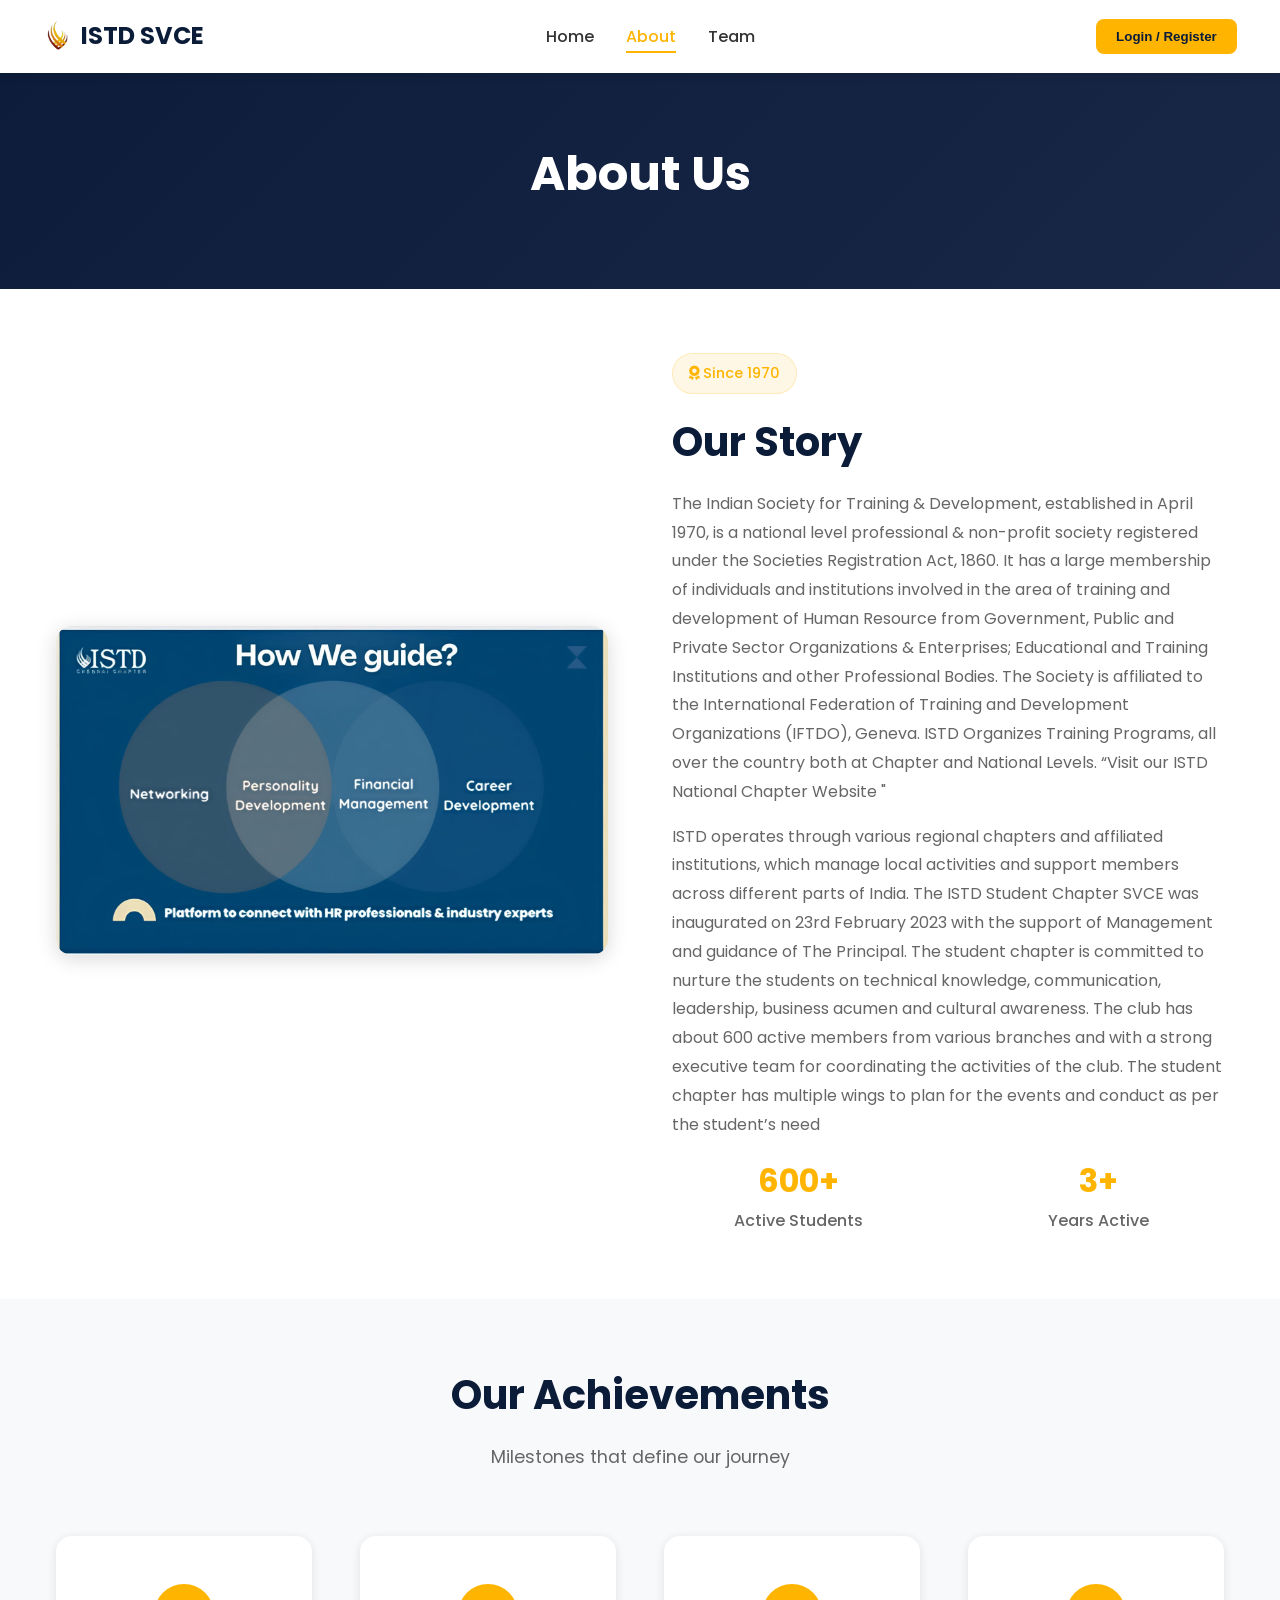
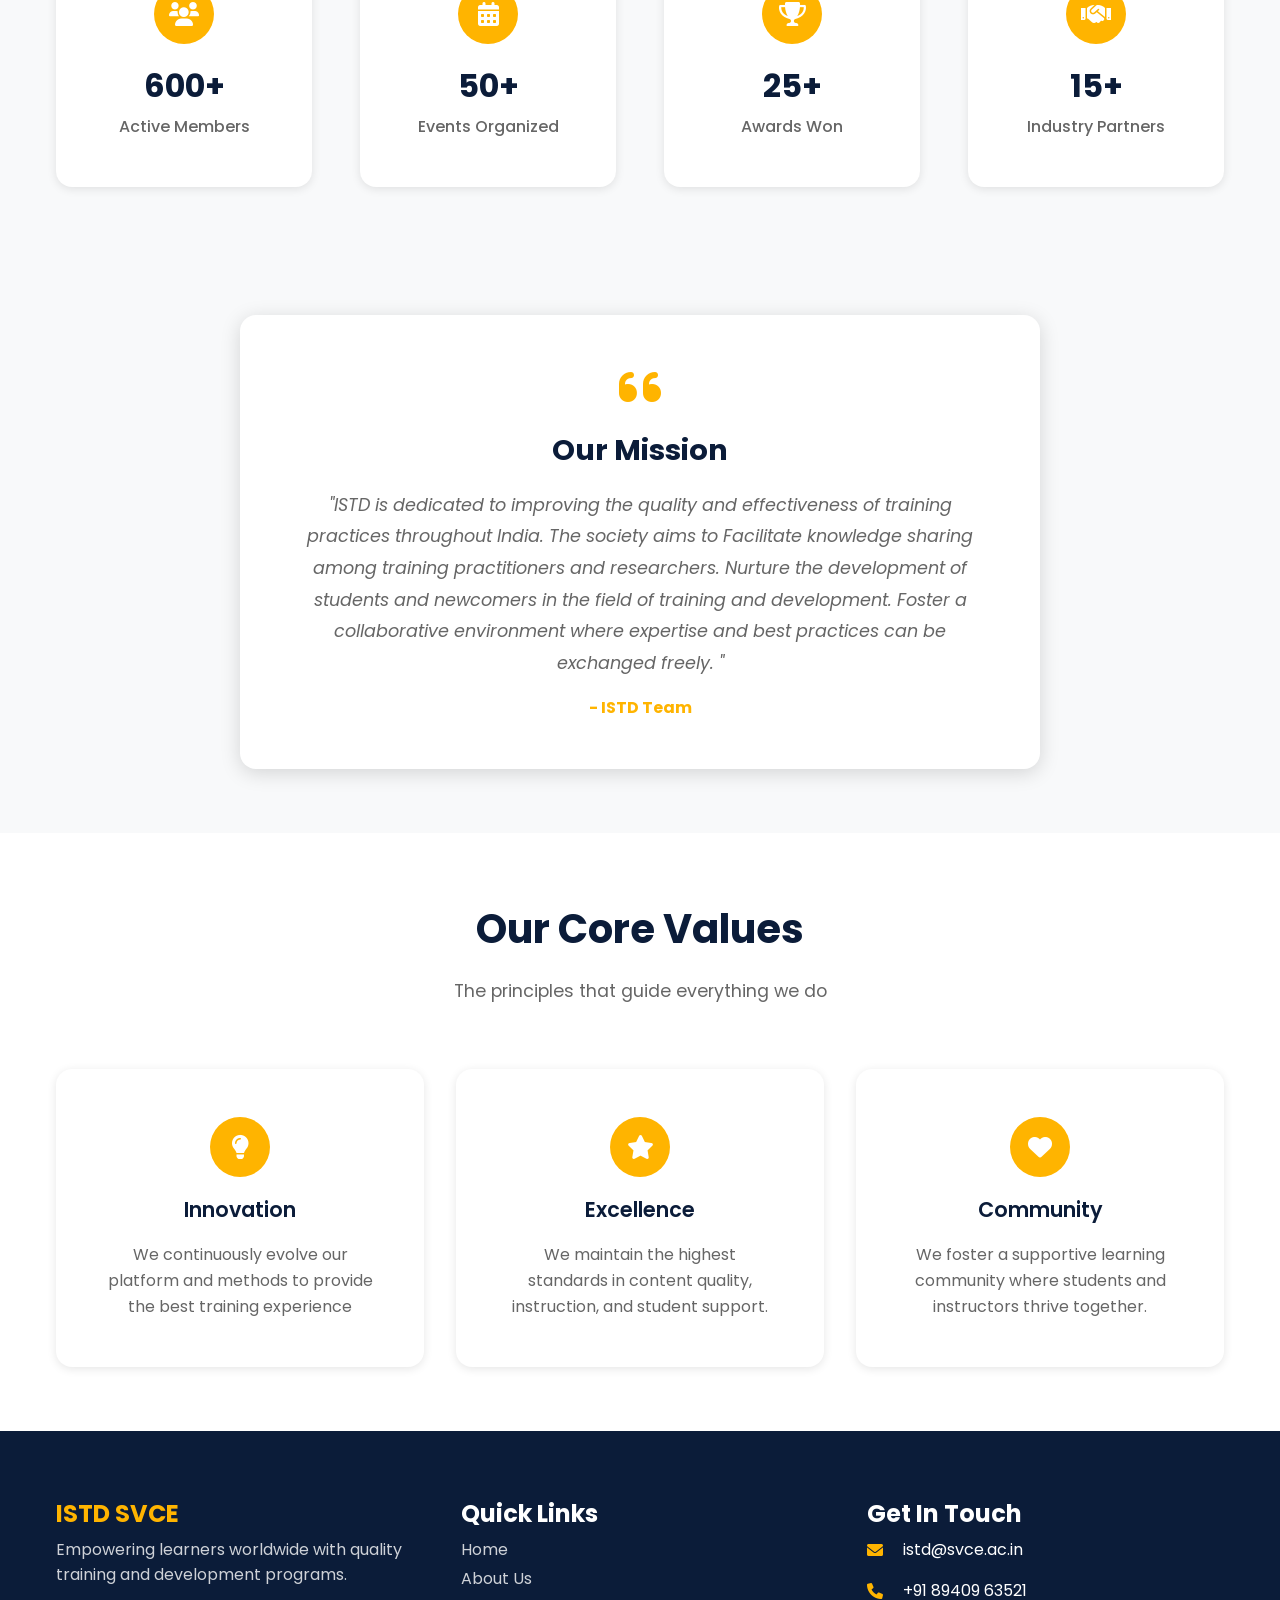
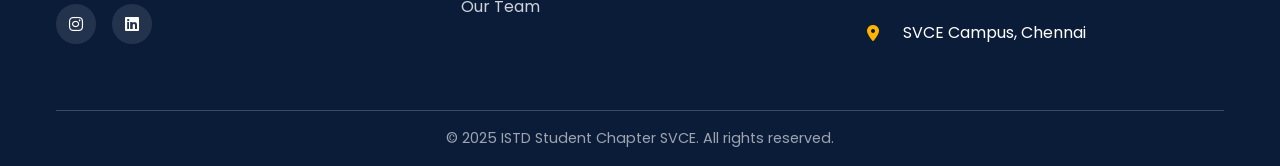
==== commit e99b28be: "Added Photos" ====
--- a/about.html
+++ b/about.html
@@ -225,7 +225,7 @@
                     </div>
                     <div class="contact-item">
                         <i class="fas fa-phone"></i>
-                        <span>+91 98765 43210</span>
+                        <span>+91 89409 63521</span>
                     </div>
                     <div class="contact-item">
                         <i class="fas fa-map-marker-alt"></i>
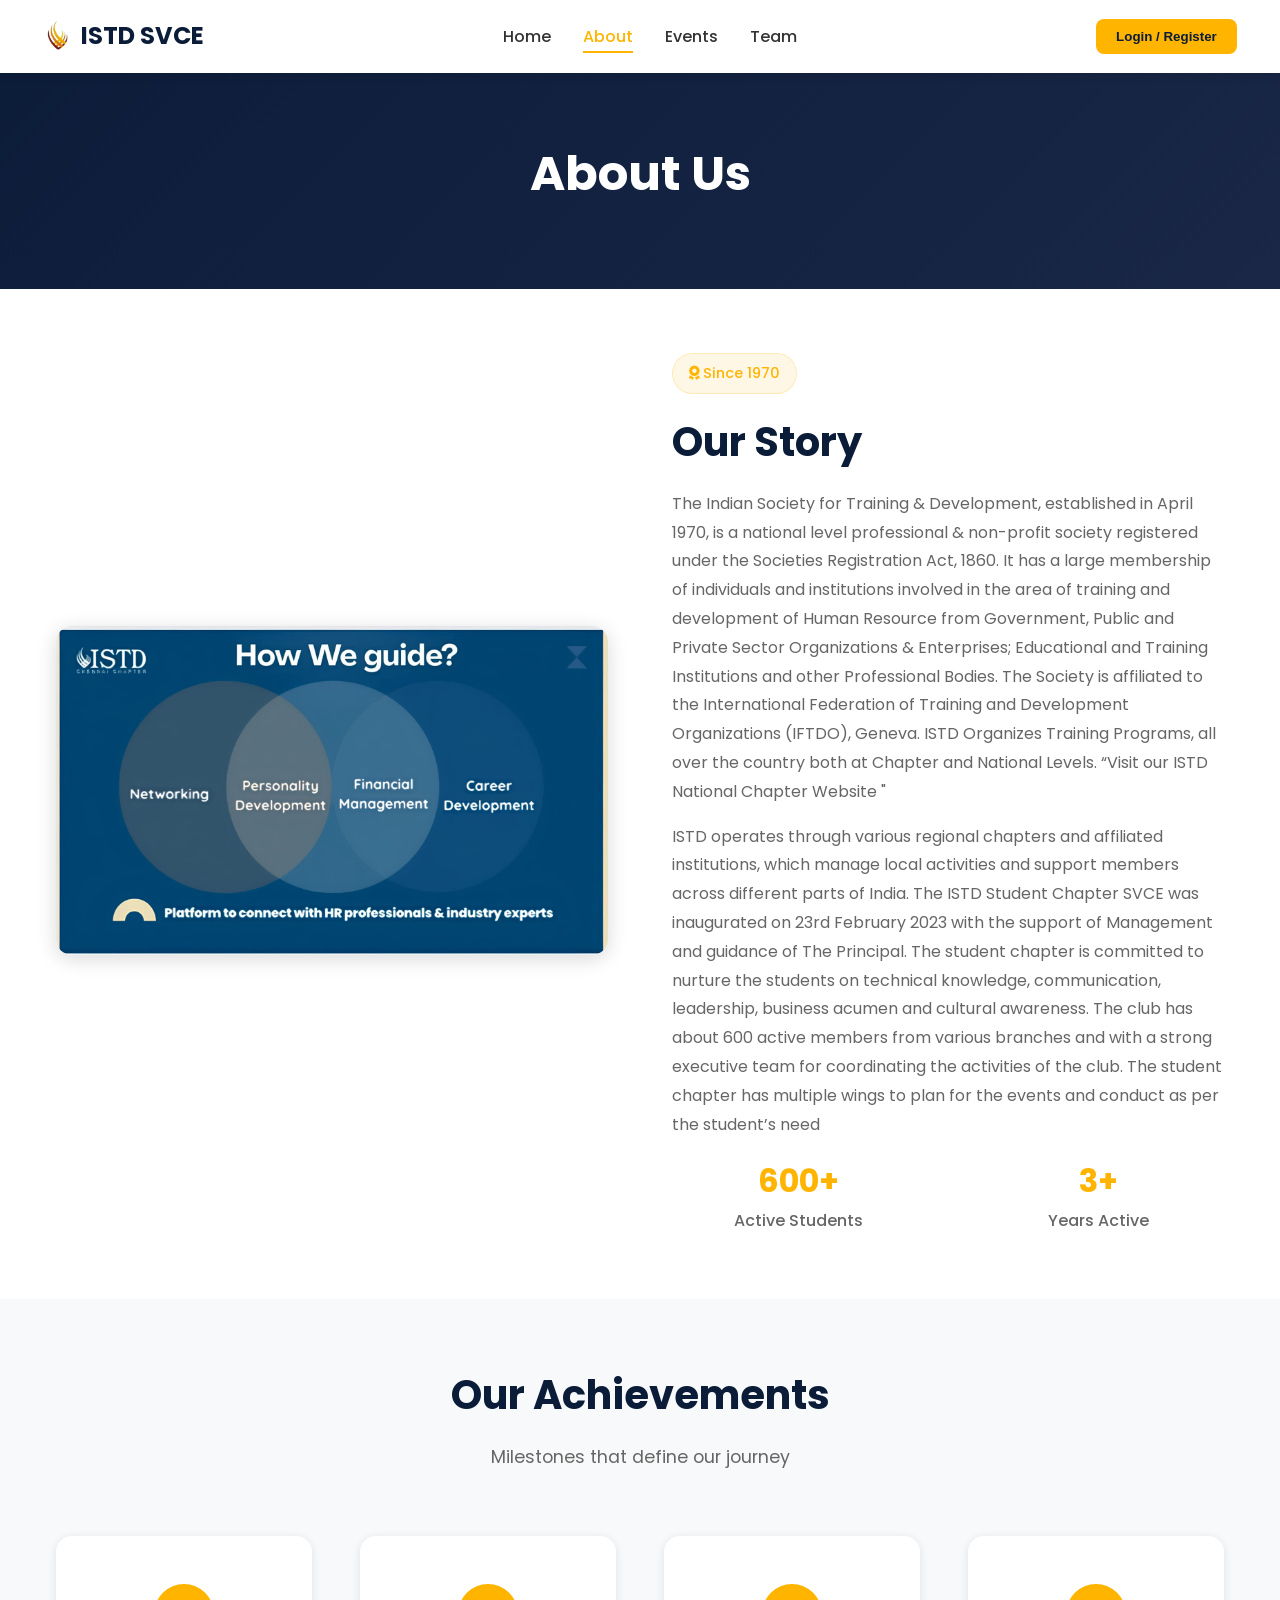
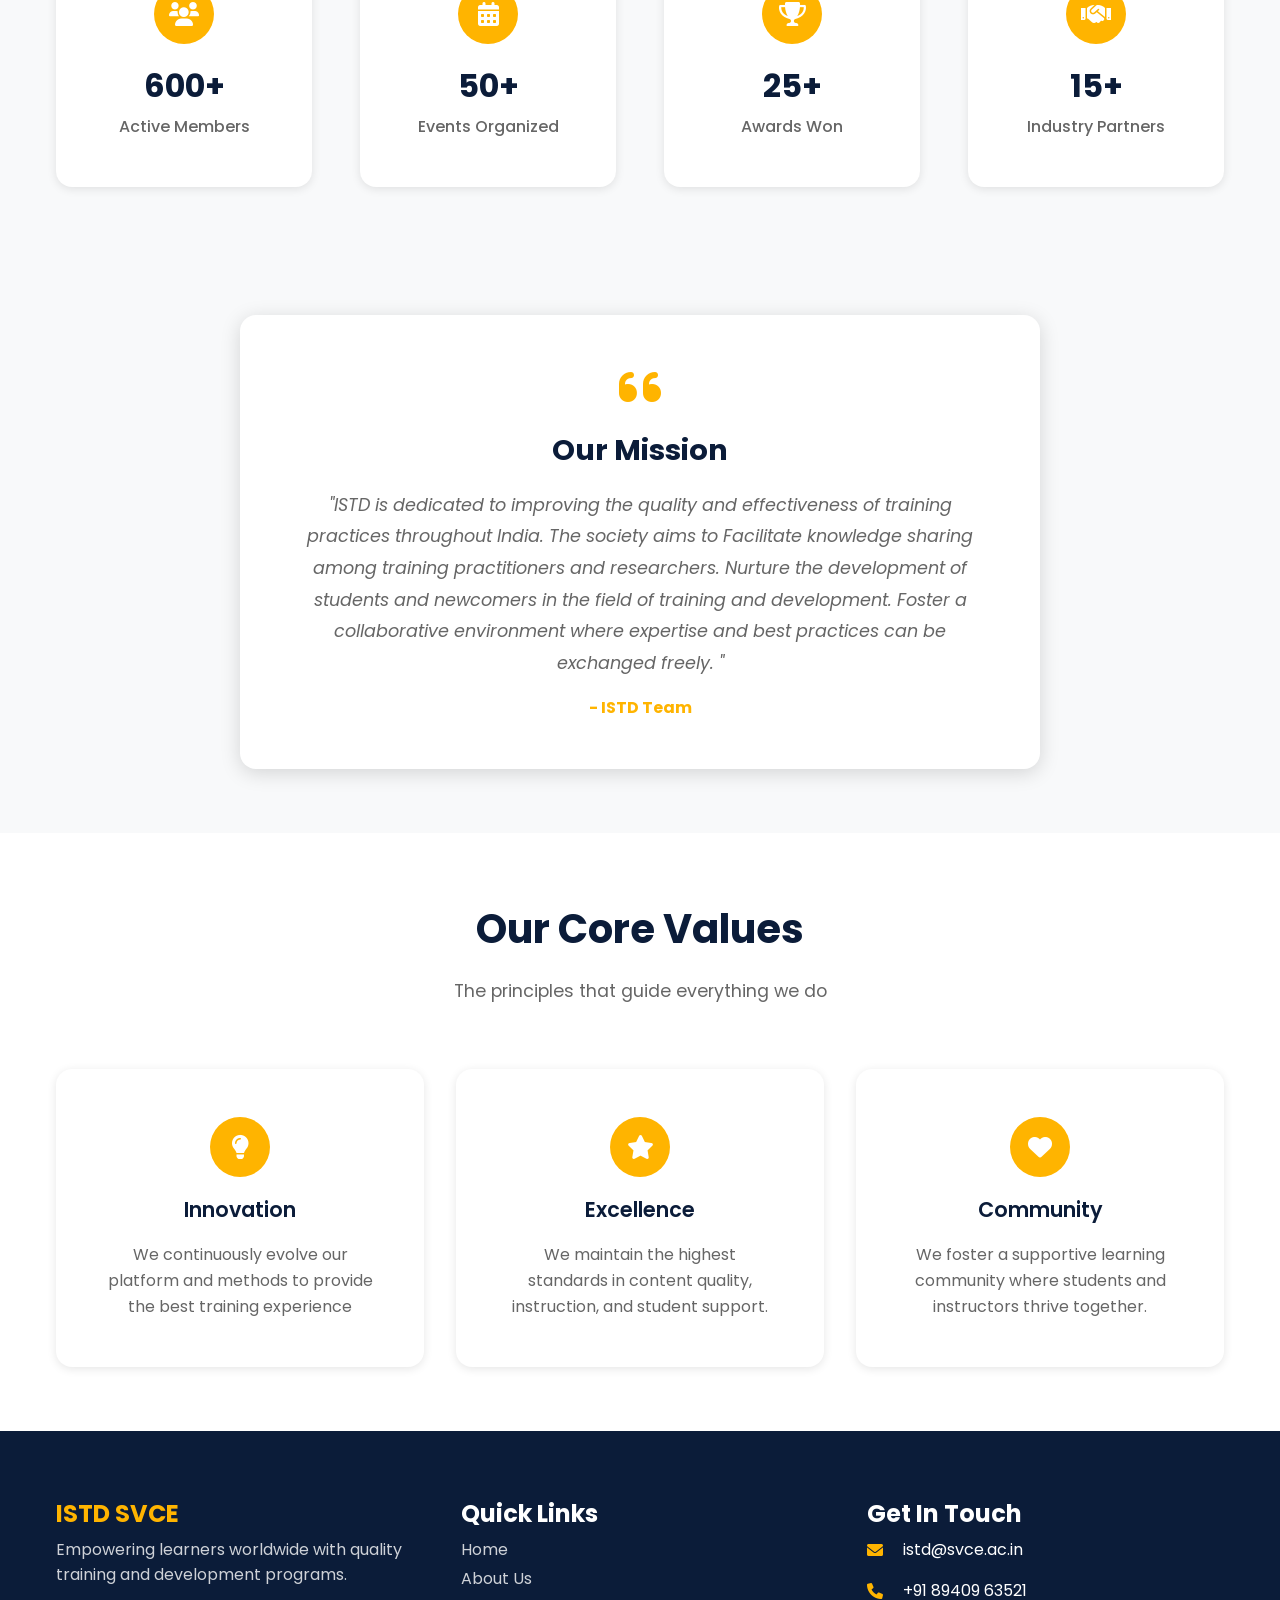
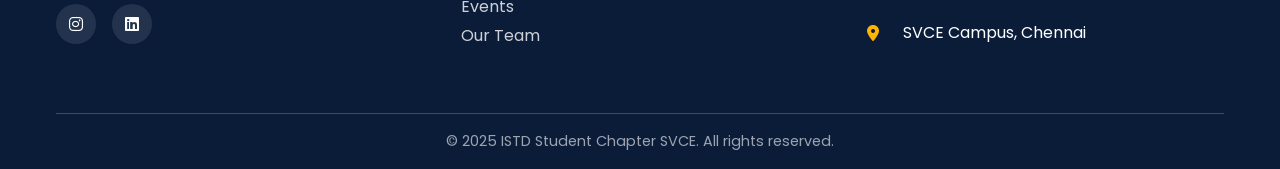
==== commit b74328fc: "events page completed" ====
--- a/about.html
+++ b/about.html
@@ -24,6 +24,7 @@
                 <ul class="nav-menu">
                     <li><a href="index.html" class="nav-link">Home</a></li>
                     <li><a href="about.html" class="nav-link active">About</a></li>
+                    <li><a href="events.html" class="nav-link">Events</a></li>
                     <li><a href="office-bearers.html" class="nav-link">Team</a></li>
                 </ul>
                 
@@ -212,6 +213,7 @@
                     <ul>
                         <li><a href="index.html">Home</a></li>
                         <li><a href="about.html">About Us</a></li>
+                        <li><a href="events.html">Events</a></li>
                         <li><a href="office-bearers.html">Our Team</a></li>
                     </ul>
                 </div>
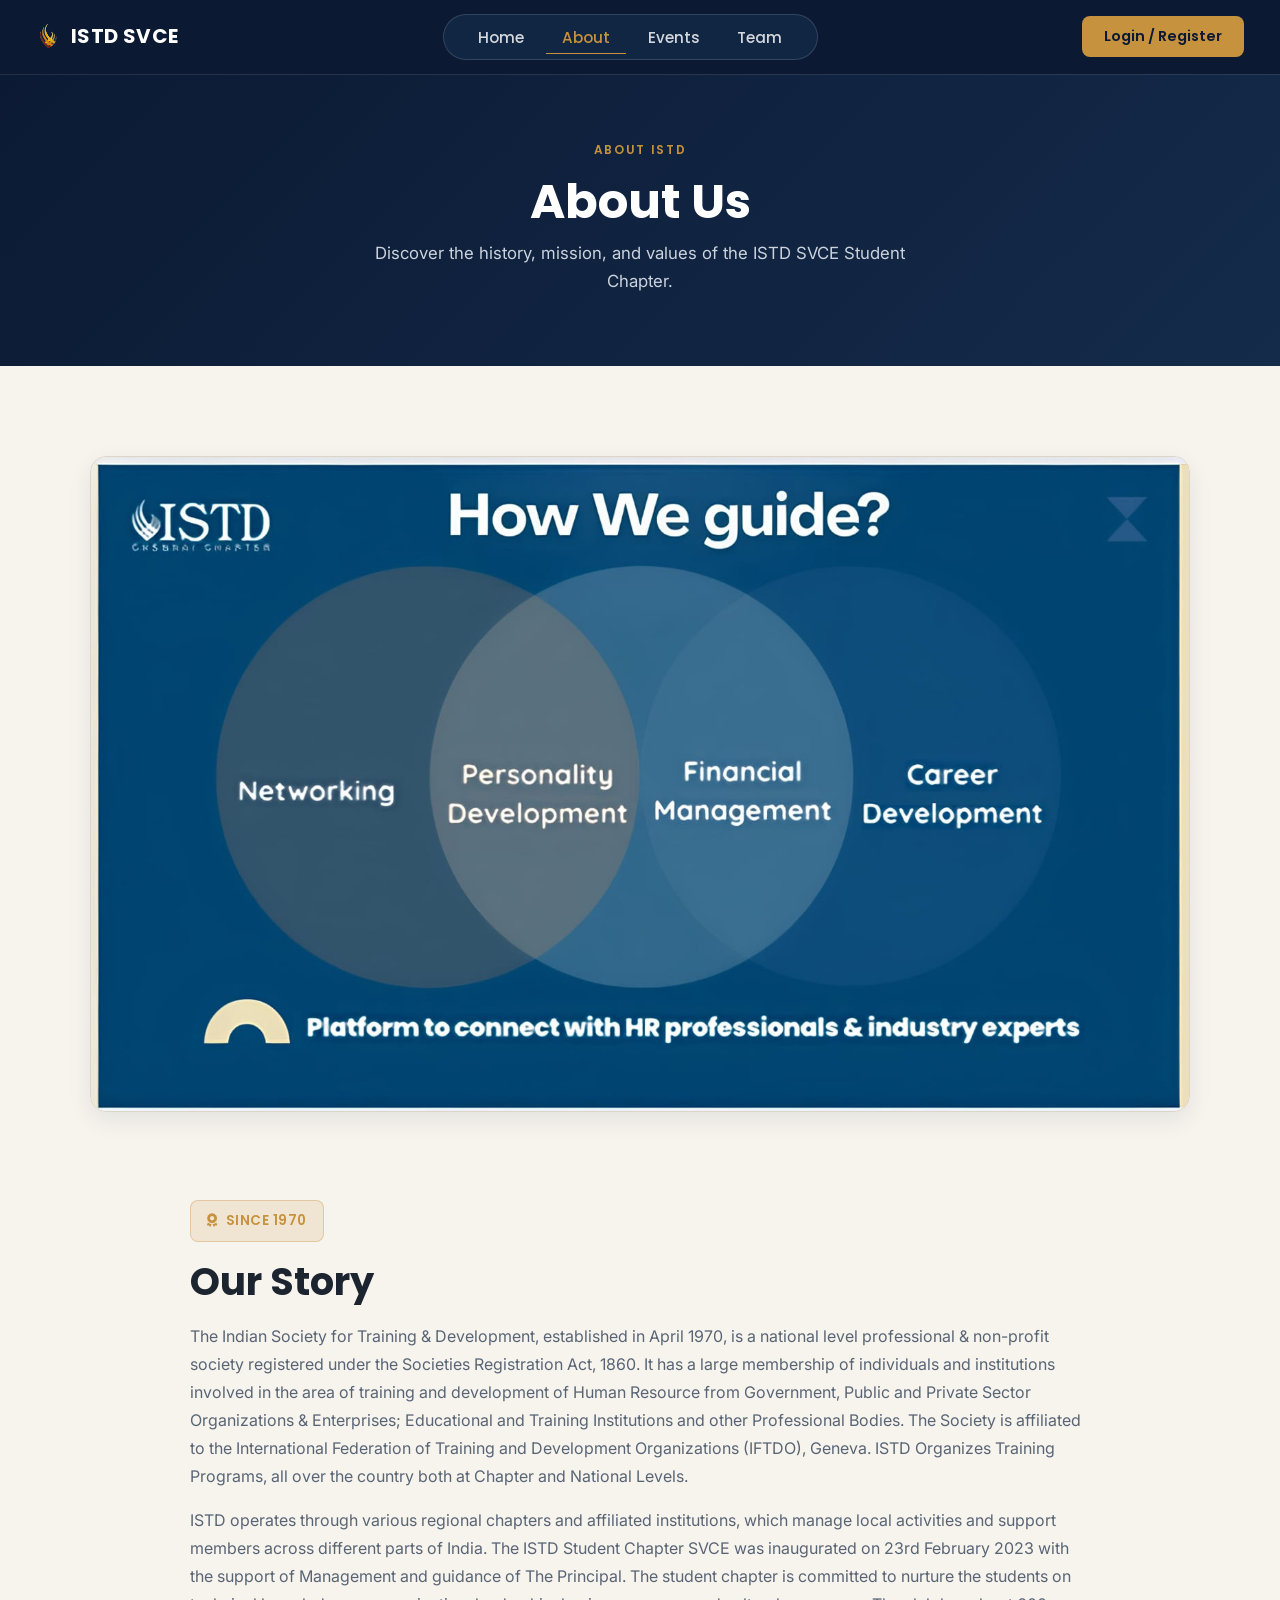
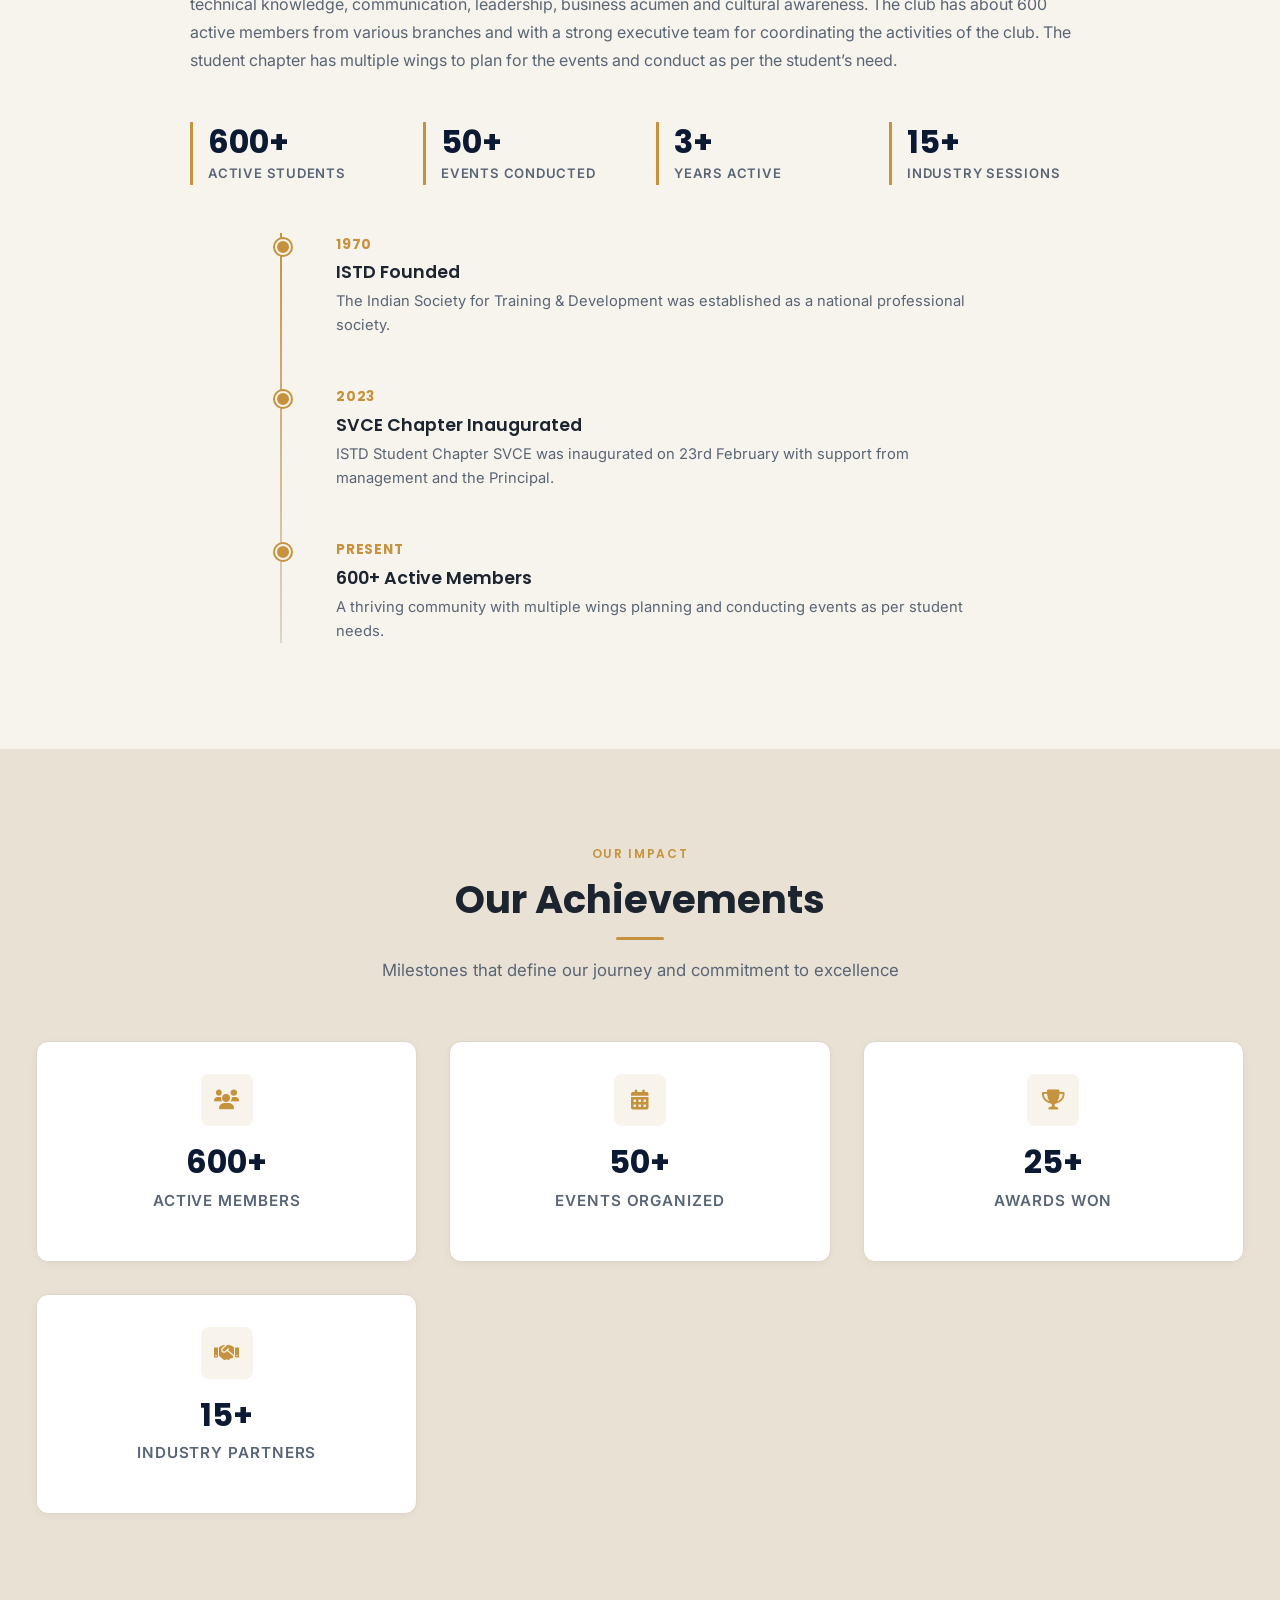
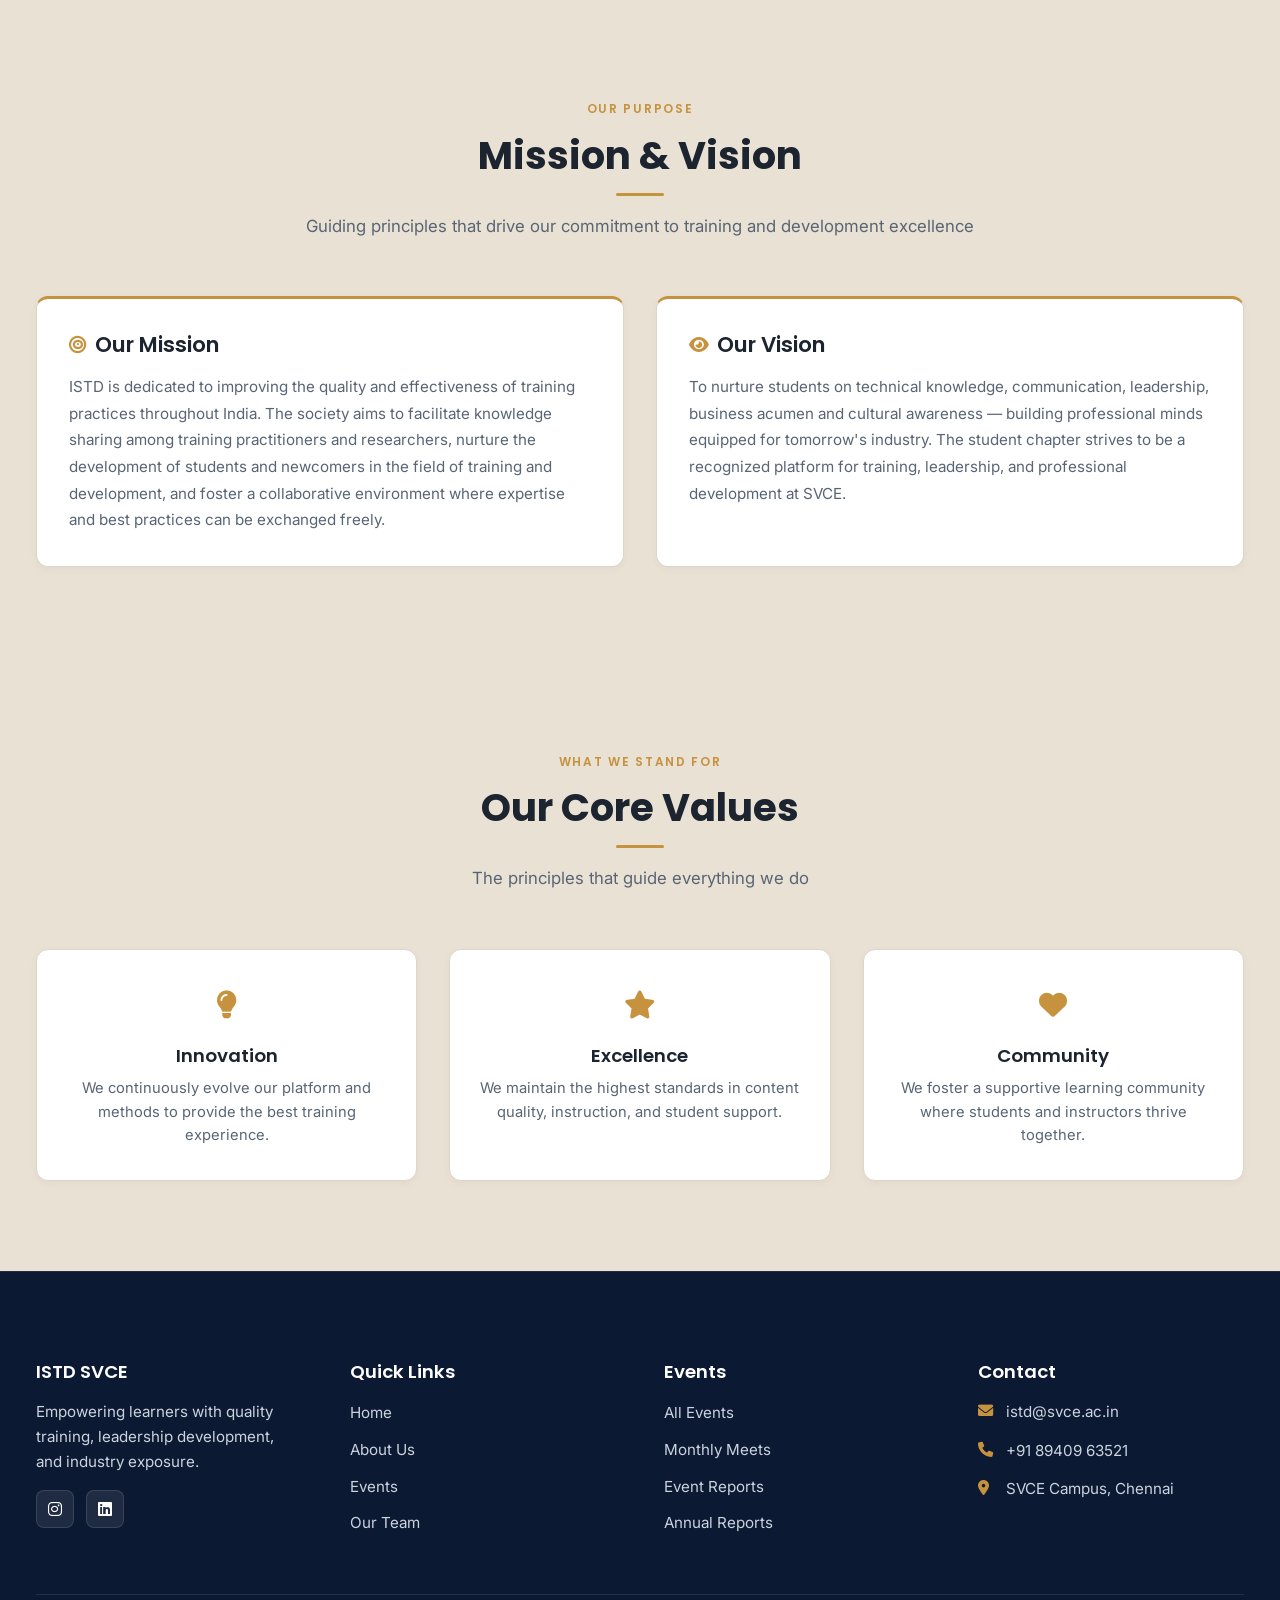
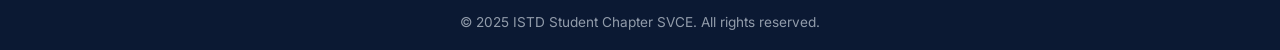
==== commit 14e8b6eb: "Publish complete ISTD website project" ====
--- a/about.html
+++ b/about.html
@@ -3,11 +3,10 @@
 <head>
     <meta charset="UTF-8">
     <meta name="viewport" content="width=device-width, initial-scale=1.0">
-    <title>About Us - ISTD STUDENT CHAPTER </title>
-    <link href="https://fonts.googleapis.com/css2?family=Poppins:wght@300;400;500;600;700&display=swap" rel="stylesheet">
+    <title>About Us - ISTD STUDENT CHAPTER</title>
     <link rel="stylesheet" href="https://cdnjs.cloudflare.com/ajax/libs/font-awesome/6.0.0/css/all.min.css">
-    <link rel="stylesheet" href="style.css">
-    <link rel="icon" href="favicon.jpeg">
+    <link rel="stylesheet" href="assets/css/style.css">
+    <link rel="icon" href="assets/images/favicon.jpeg">
 </head>
 <body>
     <!-- Header/Navigation -->
@@ -16,21 +15,20 @@
             <div class="nav-container">
                 <!-- Logo -->
                 <div class="logo">
-                     <h2> <img src="logo istd.png" width = 30px >  
-                        ISTD SVCE</h2>
+                    <h2><img src="assets/images/logo istd.png" alt="ISTD Logo">ISTD SVCE</h2>
                 </div>
                 
                 <!-- Navigation Menu -->
                 <ul class="nav-menu">
-                    <li><a href="index.html" class="nav-link">Home</a></li>
-                    <li><a href="about.html" class="nav-link active">About</a></li>
-                    <li><a href="events.html" class="nav-link">Events</a></li>
-                    <li><a href="office-bearers.html" class="nav-link">Team</a></li>
+                    <li><a href="/" class="nav-link">Home</a></li>
+                    <li><a href="/about.html" class="nav-link active">About</a></li>
+                    <li><a href="/events.html" class="nav-link">Events</a></li>
+                    <li><a href="/office-bearers.html" class="nav-link">Team</a></li>
                 </ul>
                 
                 <!-- Login/Register Button -->
                 <div class="nav-auth">
-                    <a href="https://docs.google.com/forms/d/e/1FAIpQLSdRsC36hTGEc2zp6ab-bjyHrwX-BSzjoa00LbCmTZGz6ORlgA/viewform?usp=sharing&ouid=100901410467440819661" target="_blank">
+                    <a href="https://docs.google.com/forms/d/e/1FAIpQLScLQasdYzA80VnhOAEFHTIybjhXHRBCYOCBLn8u8AofKQaRXw/viewform?usp=header" target="_blank">
                         <button class="auth-btn">Login / Register</button>
                     </a> 
                 </div>
@@ -46,44 +44,68 @@
     </header>
 
     <!-- About Hero Section -->
-    <section class="about-hero">
-        <div class="container">
+    <section class="page-hero">
+        <div class="container">
+            <span class="section-label page-hero-label">About ISTD</span>
             <h1>About Us</h1>
-            <p></p>
+            <p>Discover the history, mission, and values of the ISTD SVCE Student Chapter.</p>
         </div>
     </section>
 
     <!-- About Content Section -->
-    <section class="about-content">
+    <section class="section-padding bg-cream">
         <div class="container">
             <div class="about-layout">
                 <!-- About Image -->
                 <div class="about-image">
-                    <img src="image 2 .jpeg" alt="Students learning together">
+                    <img src="assets/images/image 2 .jpeg" alt="Students learning together">
                 </div>
                 
                 <!-- About Text -->
                 <div class="about-text">
-                    <div class="about-badge">
+                    <div class="hero-badge">
                         <i class="fas fa-award"></i>
                         <span>Since 1970</span>
                     </div>
                     <h2>Our Story</h2>
-                    <p>The Indian Society for Training & Development, established in April 1970, is a national level professional & non-profit society registered under the Societies Registration Act, 1860. It has a large membership of individuals and institutions involved in the area of training and development of Human Resource from Government, Public and Private Sector Organizations & Enterprises; Educational and Training Institutions and other Professional Bodies. The Society is affiliated to the International Federation of Training and Development Organizations (IFTDO), Geneva. ISTD Organizes Training Programs, all over the country both at Chapter and National Levels. “Visit our ISTD National Chapter Website "
-
-                        </p>
+                    <p>The Indian Society for Training & Development, established in April 1970, is a national level professional & non-profit society registered under the Societies Registration Act, 1860. It has a large membership of individuals and institutions involved in the area of training and development of Human Resource from Government, Public and Private Sector Organizations & Enterprises; Educational and Training Institutions and other Professional Bodies. The Society is affiliated to the International Federation of Training and Development Organizations (IFTDO), Geneva. ISTD Organizes Training Programs, all over the country both at Chapter and National Levels.</p>
                     
-                    <p>ISTD operates through various regional chapters and affiliated institutions, which manage local activities and support members across different parts of India. The ISTD Student Chapter SVCE was inaugurated on 23rd February 2023 with the support of Management and guidance of The Principal. The student chapter is committed to nurture the students on technical knowledge, communication, leadership, business acumen and cultural awareness. The club has about 600 active members from various branches and with a strong executive team for coordinating the activities of the club. The student chapter has multiple wings to plan for the
-                         events and conduct as per the student’s need</p>
+                    <p>ISTD operates through various regional chapters and affiliated institutions, which manage local activities and support members across different parts of India. The ISTD Student Chapter SVCE was inaugurated on 23rd February 2023 with the support of Management and guidance of The Principal. The student chapter is committed to nurture the students on technical knowledge, communication, leadership, business acumen and cultural awareness. The club has about 600 active members from various branches and with a strong executive team for coordinating the activities of the club. The student chapter has multiple wings to plan for the events and conduct as per the student’s need.</p>
                     
-                    <div class="stats">
-                        <div class="stat-item">
+                    <div class="stats-grid">
+                        <div class="stat-box">
                             <h3>600+</h3>
                             <p>Active Students</p>
                         </div>
-                        <div class="stat-item"> 
+                        <div class="stat-box"> 
+                            <h3>50+</h3>
+                            <p>Events Conducted</p> 
+                        </div>
+                        <div class="stat-box">
                             <h3>3+</h3>
-                            <p>Years Active </p> 
+                            <p>Years Active</p> 
+                        </div>
+                        <div class="stat-box">
+                            <h3>15+</h3>
+                            <p>Industry Sessions</p>
+                        </div>
+                    </div>
+
+                    <div class="timeline">
+                        <div class="timeline-item">
+                            <div class="timeline-year">1970</div>
+                            <h4>ISTD Founded</h4>
+                            <p>The Indian Society for Training & Development was established as a national professional society.</p>
+                        </div>
+                        <div class="timeline-item">
+                            <div class="timeline-year">2023</div>
+                            <h4>SVCE Chapter Inaugurated</h4>
+                            <p>ISTD Student Chapter SVCE was inaugurated on 23rd February with support from management and the Principal.</p>
+                        </div>
+                        <div class="timeline-item">
+                            <div class="timeline-year">Present</div>
+                            <h4>600+ Active Members</h4>
+                            <p>A thriving community with multiple wings planning and conducting events as per student needs.</p>
                         </div>
                     </div>
                 </div>
@@ -92,74 +114,76 @@
     </section>
 
     <!-- Achievements Section -->
-    <section class="achievements">
+    <section class="section-padding bg-light">
         <div class="container">
             <div class="section-header">
+                <span class="section-label">Our Impact</span>
                 <h2>Our Achievements</h2>
-                <p>Milestones that define our journey</p>
+                <p>Milestones that define our journey and commitment to excellence</p>
             </div>
             
-            <div class="achievements-grid">
-                <div class="achievement-item">
-                    <div class="achievement-icon">
+            <div class="features-grid">
+                <div class="feature-card achievement-card">
+                    <div class="card-icon">
                         <i class="fas fa-users"></i>
                     </div>
-                    <h3>600+</h3>
-                    <p>Active Members</p>
-                </div>
-                
-                <div class="achievement-item">
-                    <div class="achievement-icon">
+                    <h3 class="achievement-number">600+</h3>
+                    <p class="achievement-label">Active Members</p>
+                </div>
+                
+                <div class="feature-card achievement-card">
+                    <div class="card-icon">
                         <i class="fas fa-calendar-alt"></i>
                     </div>
-                    <h3>50+</h3>
-                    <p>Events Organized</p>
-                </div>
-                
-                <div class="achievement-item">
-                    <div class="achievement-icon">
+                    <h3 class="achievement-number">50+</h3>
+                    <p class="achievement-label">Events Organized</p>
+                </div>
+                
+                <div class="feature-card achievement-card">
+                    <div class="card-icon">
                         <i class="fas fa-trophy"></i>
                     </div>
-                    <h3>25+</h3>
-                    <p>Awards Won</p>
-                </div>
-                
-                <div class="achievement-item">
-                    <div class="achievement-icon">
+                    <h3 class="achievement-number">25+</h3>
+                    <p class="achievement-label">Awards Won</p>
+                </div>
+                
+                <div class="feature-card achievement-card">
+                    <div class="card-icon">
                         <i class="fas fa-handshake"></i>
                     </div>
-                    <h3>15+</h3>
-                    <p>Industry Partners</p>
-                </div>
-            </div>
-        </div>
-    </section>
-
-    <!-- Mission Statement -->
-    <section class="mission">
-        <div class="container">
-            <div class="mission-content">
-                <div class="quote-box">
-                    <i class="fas fa-quote-left quote-icon"></i>
-                    <h3>Our Mission</h3>
-                    <p>"ISTD is dedicated to improving the quality and effectiveness of training practices throughout India. The society aims to 
-
-Facilitate knowledge sharing among training practitioners and researchers.
-Nurture the development of students and newcomers in the field of training and development.
-Foster a collaborative environment where expertise and best practices can be exchanged freely.
-"</p>
-                    <div class="quote-author">
-                        <strong>- ISTD Team</strong>
-                    </div>
+                    <h3 class="achievement-number">15+</h3>
+                    <p class="achievement-label">Industry Partners</p>
+                </div>
+            </div>
+        </div>
+    </section>
+
+    <!-- Mission & Vision -->
+    <section class="mission-section">
+        <div class="container">
+            <div class="section-header">
+                <span class="section-label">Our Purpose</span>
+                <h2>Mission & Vision</h2>
+                <p>Guiding principles that drive our commitment to training and development excellence</p>
+            </div>
+            <div class="vision-mission-grid">
+                <div class="mission-box-inline">
+                    <h3><i class="fas fa-bullseye"></i> Our Mission</h3>
+                    <p>ISTD is dedicated to improving the quality and effectiveness of training practices throughout India. The society aims to facilitate knowledge sharing among training practitioners and researchers, nurture the development of students and newcomers in the field of training and development, and foster a collaborative environment where expertise and best practices can be exchanged freely.</p>
+                </div>
+                <div class="vision-box">
+                    <h3><i class="fas fa-eye"></i> Our Vision</h3>
+                    <p>To nurture students on technical knowledge, communication, leadership, business acumen and cultural awareness — building professional minds equipped for tomorrow's industry. The student chapter strives to be a recognized platform for training, leadership, and professional development at SVCE.</p>
                 </div>
             </div>
         </div>
     </section>
 
     <!-- Values Section -->
-    <section class="values">
+    <section class="section-padding bg-light">
         <div class="container">
             <div class="section-header">
+                <span class="section-label">What We Stand For</span>
                 <h2>Our Core Values</h2>
                 <p>The principles that guide everything we do</p>
             </div>
@@ -170,10 +194,9 @@
                         <i class="fas fa-lightbulb"></i>
                     </div>
                     <h3>Innovation</h3>
-                    <p>We continuously evolve our platform and methods to provide the best training experience  </p>
-                </div>
-                
-            
+                    <p>We continuously evolve our platform and methods to provide the best training experience.</p>
+                </div>
+                
                 <div class="value-card">
                     <div class="value-icon">
                         <i class="fas fa-star"></i>
@@ -197,30 +220,37 @@
     <footer class="footer">
         <div class="footer-container">
             <div class="footer-content">
-                <!-- Company Info -->
                 <div class="footer-section">
                     <h3>ISTD SVCE</h3>
-                    <p>Empowering learners worldwide with quality training and development programs.</p>
+                    <p>Empowering learners with quality training, leadership development, and industry exposure.</p>
                     <div class="social-icons">
-                        <a  href="https://www.instagram.com/istd_svce/" target="_blank"><i class="fab fa-instagram"></i></a>
-                        <a  href="https://www.linkedin.com/in/istd-student-chapter-svce-281b53378" target="_blank"><i class="fab fa-linkedin"></i></a>
-                    </div>
-                </div>
-                
-                <!-- Quick Links -->
+                        <a href="https://www.instagram.com/istd_svce/" target="_blank" aria-label="Instagram"><i class="fab fa-instagram"></i></a>
+                        <a href="https://www.linkedin.com/in/istd-student-chapter-svce-281b53378" target="_blank" aria-label="LinkedIn"><i class="fab fa-linkedin"></i></a>
+                    </div>
+                </div>
+                
                 <div class="footer-section">
                     <h4>Quick Links</h4>
                     <ul>
-                        <li><a href="index.html">Home</a></li>
-                        <li><a href="about.html">About Us</a></li>
-                        <li><a href="events.html">Events</a></li>
-                        <li><a href="office-bearers.html">Our Team</a></li>
+                        <li><a href="/">Home</a></li>
+                        <li><a href="/about.html">About Us</a></li>
+                        <li><a href="/events.html">Events</a></li>
+                        <li><a href="/office-bearers.html">Our Team</a></li>
                     </ul>
                 </div>
-                
-                <!-- Contact Info -->
+
                 <div class="footer-section">
-                    <h4>Get In Touch</h4>
+                    <h4>Events</h4>
+                    <ul>
+                        <li><a href="/events.html">All Events</a></li>
+                        <li><a href="/events.html">Monthly Meets</a></li>
+                        <li><a href="/events.html">Event Reports</a></li>
+                        <li><a href="/events.html">Annual Reports</a></li>
+                    </ul>
+                </div>
+                
+                <div class="footer-section">
+                    <h4>Contact</h4>
                     <div class="contact-item">
                         <i class="fas fa-envelope"></i>
                         <span>istd@svce.ac.in</span>
@@ -263,7 +293,7 @@
         // Header scroll effect
         window.addEventListener('scroll', () => {
             const header = document.querySelector('.header');
-            if (window.scrollY > 100) {
+            if (window.scrollY > 50) {
                 header.classList.add('scrolled');
             } else {
                 header.classList.remove('scrolled');
--- a/assets/css/style.css
+++ b/assets/css/style.css
@@ -0,0 +1,1819 @@
+@import url('https://fonts.googleapis.com/css2?family=Inter:wght@400;500;600&family=Poppins:wght@500;600;700;800&display=swap');
+
+/* ===== CSS RESET & BASE STYLES ===== */
+* {
+    margin: 0;
+    padding: 0;
+    box-sizing: border-box;
+}
+
+html {
+    scroll-behavior: smooth;
+}
+
+:root {
+    /* Primary Design System */
+    --navy: #0B1933;
+    --navy-secondary: #142B4A;
+    --gold: #C6923E;
+    --gold-hover: #D6A64F;
+    --ivory: #F7F4EE;
+    --beige: #E9E1D3;
+    --white: #FFFFFF;
+    --text-primary: #1C2430;
+    --text-secondary: #596575;
+    --border: #DDD5C8;
+    --footer-text: #CBD3DD;
+
+    /* Legacy aliases (keeps inline styles compatible) */
+    --color-truffle: var(--gold);
+    --color-truffle-dark: var(--gold-hover);
+    --color-beige: var(--beige);
+    --color-cream: var(--ivory);
+    --color-cream-light: var(--ivory);
+    --color-dark: var(--text-primary);
+    --color-brown: var(--navy);
+    --color-white: var(--white);
+
+    /* Typography */
+    --font-heading: 'Poppins', sans-serif;
+    --font-body: 'Inter', system-ui, -apple-system, BlinkMacSystemFont, 'Segoe UI', sans-serif;
+
+    /* Spacing */
+    --spacing-xs: 0.5rem;
+    --spacing-sm: 1rem;
+    --spacing-md: 2rem;
+    --spacing-lg: 3rem;
+    --spacing-xl: 5.5rem;
+
+    /* Border Radius & Shadows */
+    --radius-sm: 8px;
+    --radius-md: 12px;
+    --radius-lg: 16px;
+
+    --shadow-light: 0 2px 8px rgba(11, 25, 51, 0.04);
+    --shadow-medium: 0 8px 24px rgba(11, 25, 51, 0.08);
+    --shadow-heavy: 0 16px 40px rgba(11, 25, 51, 0.1);
+
+    /* Transitions */
+    --transition-fast: 0.2s ease;
+    --transition-medium: 0.3s ease;
+}
+
+body {
+    font-family: var(--font-body);
+    font-weight: 400;
+    line-height: 1.7;
+    color: var(--text-secondary);
+    background-color: var(--ivory);
+    -webkit-font-smoothing: antialiased;
+}
+
+h1, h2, h3, h4, h5, h6 {
+    font-family: var(--font-heading);
+    color: var(--text-primary);
+    line-height: 1.25;
+}
+
+/* ===== UTILITY CLASSES ===== */
+.container {
+    max-width: 1240px;
+    margin: 0 auto;
+    padding: 0 var(--spacing-sm);
+}
+
+.btn {
+    display: inline-flex;
+    align-items: center;
+    justify-content: center;
+    gap: 0.5rem;
+    padding: 13px 28px;
+    border: none;
+    border-radius: var(--radius-sm);
+    font-size: 0.95rem;
+    font-weight: 600;
+    font-family: var(--font-heading);
+    text-decoration: none;
+    cursor: pointer;
+    transition: all var(--transition-medium);
+    letter-spacing: 0.02em;
+}
+
+.btn-primary {
+    background-color: var(--gold);
+    color: var(--navy);
+}
+
+.btn-primary:hover {
+    background-color: var(--gold-hover);
+    transform: translateY(-2px);
+    box-shadow: var(--shadow-medium);
+}
+
+.btn-secondary {
+    background-color: transparent;
+    color: var(--white);
+    border: 1px solid var(--border);
+}
+
+.btn-secondary:hover {
+    background-color: rgba(247, 244, 238, 0.12);
+    border-color: var(--gold);
+    color: var(--white);
+    transform: translateY(-2px);
+}
+
+.btn-outline-dark {
+    background-color: transparent;
+    color: var(--navy);
+    border: 1px solid var(--border);
+}
+
+.btn-outline-dark:hover {
+    background-color: var(--navy);
+    color: var(--white);
+    border-color: var(--navy);
+    transform: translateY(-2px);
+}
+
+/* ===== HEADER & NAVIGATION ===== */
+.header {
+    background-color: var(--navy);
+    box-shadow: 0 1px 0 rgba(221, 213, 200, 0.12);
+    position: fixed;
+    top: 0;
+    left: 0;
+    right: 0;
+    z-index: 1000;
+    transition: all var(--transition-medium);
+}
+
+.header.scrolled {
+    background-color: rgba(11, 25, 51, 0.98);
+    backdrop-filter: blur(8px);
+    box-shadow: 0 4px 20px rgba(11, 25, 51, 0.15);
+}
+
+.navbar {
+    padding: 0.85rem 0;
+}
+
+.nav-container {
+    max-width: 1240px;
+    margin: 0 auto;
+    padding: 0 var(--spacing-sm);
+    display: flex;
+    justify-content: space-between;
+    align-items: center;
+}
+
+.logo h2 {
+    display: flex;
+    align-items: center;
+    gap: 10px;
+    color: var(--white);
+    font-weight: 700;
+    font-size: 1.25rem;
+    margin: 0;
+    letter-spacing: 0.02em;
+}
+
+.logo img {
+    height: 34px;
+    width: auto;
+}
+
+.nav-menu {
+    display: flex;
+    list-style: none;
+    gap: 0.35rem;
+    margin: 0;
+    padding: 0.55rem 1.15rem;
+    border: 1px solid rgba(255, 255, 255, 0.14);
+    border-radius: 999px;
+    background-color: rgba(20, 43, 74, 0.72);
+}
+
+.nav-link {
+    text-decoration: none;
+    color: rgba(255, 255, 255, 0.82);
+    font-weight: 500;
+    font-family: var(--font-heading);
+    font-size: 0.95rem;
+    position: relative;
+    padding: 0.3rem 1rem;
+    transition: color var(--transition-medium);
+}
+
+.nav-link:hover {
+    color: var(--white);
+}
+
+.nav-link.active {
+    color: var(--gold);
+}
+
+.nav-link::after {
+    content: '';
+    position: absolute;
+    bottom: -2px;
+    left: 0;
+    width: 0;
+    height: 1px;
+    background-color: #C6923E;
+    transition: width var(--transition-medium);
+}
+
+.nav-link:hover::after,
+.nav-link.active::after {
+    width: 100%;
+}
+
+.auth-btn {
+    background-color: var(--gold);
+    color: var(--navy);
+    border: none;
+    padding: 10px 22px;
+    border-radius: var(--radius-sm);
+    font-weight: 600;
+    font-family: var(--font-heading);
+    font-size: 0.9rem;
+    cursor: pointer;
+    transition: all var(--transition-medium);
+}
+
+.auth-btn:hover {
+    background-color: var(--gold-hover);
+    transform: translateY(-2px);
+    box-shadow: var(--shadow-medium);
+}
+
+.hamburger {
+    display: none;
+    flex-direction: column;
+    cursor: pointer;
+}
+
+.hamburger span {
+    width: 24px;
+    height: 2px;
+    background-color: var(--white);
+    margin: 4px 0;
+    transition: var(--transition-fast);
+}
+
+/* ===== HERO SECTION ===== */
+.hero {
+    position: relative;
+    min-height: 100vh;
+    display: flex;
+    align-items: center;
+    background-image: url('../images/Img1.jpeg');
+    background-size: cover;
+    background-position: center;
+    background-repeat: no-repeat;
+    padding-top: 80px;
+}
+
+.hero-overlay {
+    position: absolute;
+    top: 0;
+    left: 0;
+    right: 0;
+    bottom: 0;
+    background: linear-gradient(
+        105deg,
+        rgba(11, 25, 51, 0.88) 0%,
+        rgba(11, 25, 51, 0.72) 45%,
+        rgba(20, 43, 74, 0.55) 100%
+    );
+    z-index: 1;
+}
+
+.hero-container {
+    position: relative;
+    z-index: 2;
+    width: 100%;
+    max-width: 1240px;
+    margin: 0 auto;
+    padding: 0 var(--spacing-sm);
+}
+
+.hero-content {
+    max-width: 720px;
+    color: var(--white);
+    animation: fadeUp 0.8s ease forwards;
+}
+
+.hero-badge {
+    display: inline-flex;
+    align-items: center;
+    gap: 8px;
+    background-color: rgba(198, 146, 62, 0.15);
+    color: var(--gold);
+    padding: 8px 16px;
+    border-radius: var(--radius-sm);
+    font-size: 0.85rem;
+    font-weight: 600;
+    font-family: var(--font-heading);
+    margin-bottom: var(--spacing-sm);
+    border: 1px solid rgba(198, 146, 62, 0.35);
+    letter-spacing: 0.04em;
+    text-transform: uppercase;
+}
+
+.hero-text h1 {
+    font-size: clamp(2.4rem, 5vw, 4rem);
+    font-weight: 800;
+    color: var(--white);
+    line-height: 1.08;
+    margin-bottom: var(--spacing-sm);
+    letter-spacing: -0.02em;
+}
+
+.hero-text p {
+    font-size: 1.1rem;
+    color: rgba(255, 255, 255, 0.88);
+    margin-bottom: var(--spacing-lg);
+    line-height: 1.75;
+    font-weight: 400;
+    max-width: 620px;
+}
+
+.hero-buttons {
+    display: flex;
+    gap: var(--spacing-sm);
+    margin-bottom: var(--spacing-lg);
+    flex-wrap: wrap;
+}
+
+.hero-stats {
+    display: flex;
+    gap: var(--spacing-lg);
+    margin-top: var(--spacing-md);
+    border-top: 1px solid rgba(221, 213, 200, 0.25);
+    padding-top: var(--spacing-md);
+    flex-wrap: wrap;
+}
+
+.stat-preview {
+    text-align: left;
+}
+
+.stat-number {
+    display: block;
+    font-size: 2rem;
+    font-weight: 700;
+    font-family: var(--font-heading);
+    color: var(--gold);
+    line-height: 1.2;
+}
+
+.stat-label {
+    font-size: 0.8rem;
+    color: rgba(255, 255, 255, 0.75);
+    font-weight: 500;
+    font-family: var(--font-body);
+    text-transform: uppercase;
+    letter-spacing: 0.06em;
+}
+
+.hero-image {
+    display: none;
+}
+
+/* ===== SECTIONS ===== */
+.section-padding {
+    padding: 90px 0;
+}
+
+.bg-cream {
+    background-color: var(--ivory);
+}
+
+.bg-light {
+    background-color: var(--beige);
+}
+
+.section-header {
+    text-align: center;
+    margin-bottom: 3.5rem;
+    max-width: 720px;
+    margin-left: auto;
+    margin-right: auto;
+}
+
+.section-label {
+    display: inline-block;
+    font-family: var(--font-heading);
+    font-size: 0.75rem;
+    font-weight: 600;
+    letter-spacing: 0.14em;
+    text-transform: uppercase;
+    color: var(--gold);
+    margin-bottom: 0.75rem;
+}
+
+.section-header h2 {
+    font-size: clamp(1.8rem, 3vw, 2.5rem);
+    font-weight: 700;
+    margin-bottom: var(--spacing-sm);
+    color: var(--text-primary);
+    position: relative;
+    padding-bottom: 1rem;
+}
+
+.section-header h2::after {
+    content: '';
+    position: absolute;
+    bottom: 0;
+    left: 50%;
+    transform: translateX(-50%);
+    width: 48px;
+    height: 3px;
+    background-color: var(--gold);
+    border-radius: 2px;
+}
+
+.section-header p {
+    font-size: 1.05rem;
+    color: var(--text-secondary);
+    line-height: 1.7;
+    margin-top: 0.5rem;
+}
+
+/* ===== FEATURE CARDS ===== */
+.features-grid {
+    display: grid;
+    grid-template-columns: repeat(auto-fit, minmax(300px, 1fr));
+    gap: var(--spacing-md);
+}
+
+.feature-card {
+    background-color: var(--white);
+    padding: 2rem;
+    border-radius: var(--radius-md);
+    text-align: left;
+    border: 1px solid var(--border);
+    transition: all var(--transition-medium);
+    box-shadow: var(--shadow-light);
+}
+
+.feature-card:hover {
+    transform: translateY(-4px);
+    box-shadow: var(--shadow-medium);
+    border-color: rgba(198, 146, 62, 0.4);
+}
+
+.card-icon {
+    width: 52px;
+    height: 52px;
+    border-radius: var(--radius-sm);
+    margin-bottom: 1.25rem;
+    display: flex;
+    align-items: center;
+    justify-content: center;
+    background-color: rgba(198, 146, 62, 0.1);
+    color: var(--gold);
+    font-size: 1.25rem;
+    transition: all var(--transition-medium);
+}
+
+.feature-card h3 {
+    font-size: 1.2rem;
+    font-weight: 600;
+    margin-bottom: 0.75rem;
+    color: var(--text-primary);
+}
+
+.feature-card p {
+    color: var(--text-secondary);
+    margin-bottom: var(--spacing-sm);
+    font-size: 0.95rem;
+    line-height: 1.65;
+}
+
+.card-footer {
+    padding-top: var(--spacing-sm);
+    border-top: 1px solid var(--border);
+}
+
+.feature-count {
+    font-size: 0.8rem;
+    font-weight: 600;
+    font-family: var(--font-heading);
+    color: var(--gold);
+    letter-spacing: 0.03em;
+}
+
+/* Achievement stat cards (About page) */
+.achievement-card {
+    text-align: center;
+}
+
+.achievement-card .card-icon {
+    margin: 0 auto 1rem;
+}
+
+.achievement-number {
+    font-size: 2rem !important;
+    font-weight: 700 !important;
+    color: var(--navy) !important;
+    margin-bottom: 0.35rem !important;
+}
+
+.achievement-label {
+    font-weight: 600;
+    text-transform: uppercase;
+    font-size: 0.8rem;
+    letter-spacing: 0.06em;
+    color: var(--text-secondary);
+}
+
+/* ===== CTA SECTION ===== */
+.cta-section {
+    background-color: var(--navy);
+    padding: 90px 0;
+    color: var(--white);
+    text-align: center;
+}
+
+.cta-content {
+    max-width: 760px;
+    margin: 0 auto;
+}
+
+.cta-text h2 {
+    font-size: clamp(1.8rem, 3vw, 2.4rem);
+    color: var(--white);
+    margin-bottom: var(--spacing-sm);
+    font-weight: 700;
+}
+
+.cta-text p {
+    font-size: 1.05rem;
+    color: var(--footer-text);
+    margin-bottom: var(--spacing-md);
+    line-height: 1.7;
+}
+
+/* ===== FOOTER ===== */
+.footer {
+    background-color: var(--navy);
+    color: var(--footer-text);
+    padding: var(--spacing-xl) 0 var(--spacing-sm);
+    border-top: 1px solid rgba(221, 213, 200, 0.1);
+}
+
+.footer-container {
+    max-width: 1240px;
+    margin: 0 auto;
+    padding: 0 var(--spacing-sm);
+}
+
+.footer-content {
+    display: grid;
+    grid-template-columns: repeat(auto-fit, minmax(250px, 1fr));
+    gap: var(--spacing-lg);
+    margin-bottom: var(--spacing-lg);
+}
+
+.footer-section h3,
+.footer-section h4 {
+    color: var(--white);
+    font-size: 1.15rem;
+    margin-bottom: var(--spacing-sm);
+    font-weight: 600;
+}
+
+.footer-section p {
+    color: var(--footer-text);
+    margin-bottom: var(--spacing-sm);
+    font-size: 0.95rem;
+    line-height: 1.65;
+}
+
+.social-icons {
+    display: flex;
+    gap: 0.75rem;
+}
+
+.social-icons a {
+    width: 38px;
+    height: 38px;
+    background-color: rgba(255, 255, 255, 0.08);
+    color: var(--white);
+    border-radius: var(--radius-sm);
+    display: flex;
+    align-items: center;
+    justify-content: center;
+    text-decoration: none;
+    transition: all var(--transition-medium);
+    border: 1px solid rgba(221, 213, 200, 0.15);
+}
+
+.social-icons a:hover {
+    background-color: var(--gold);
+    color: var(--navy);
+    transform: translateY(-2px);
+}
+
+.footer-section ul {
+    list-style: none;
+}
+
+.footer-section ul li {
+    margin-bottom: 0.6rem;
+}
+
+.footer-section ul li a {
+    color: var(--footer-text);
+    text-decoration: none;
+    transition: color var(--transition-fast);
+    font-size: 0.95rem;
+}
+
+.footer-section ul li a:hover {
+    color: var(--gold);
+}
+
+.contact-item {
+    display: flex;
+    align-items: flex-start;
+    gap: 12px;
+    margin-bottom: 0.8rem;
+    color: var(--footer-text);
+    font-size: 0.95rem;
+}
+
+.contact-item i {
+    color: var(--gold);
+    margin-top: 4px;
+    width: 16px;
+}
+
+.footer-bottom {
+    border-top: 1px solid rgba(221, 213, 200, 0.12);
+    padding-top: var(--spacing-sm);
+    text-align: center;
+    color: rgba(203, 211, 221, 0.7);
+    font-size: 0.85rem;
+}
+
+/* ===== TEAM PAGE ===== */
+.team-page {
+    padding-top: 100px;
+    background-color: var(--ivory);
+}
+
+.team-carousel {
+    padding: var(--spacing-lg) 0;
+}
+
+.carousel-header {
+    text-align: center;
+    margin-bottom: var(--spacing-md);
+}
+
+.carousel-header h2 {
+    font-size: 2rem;
+    color: var(--text-primary);
+}
+
+.carousel-subtitle {
+    color: var(--text-secondary);
+}
+
+.team-filters {
+    display: flex;
+    flex-wrap: wrap;
+    justify-content: center;
+    gap: 10px;
+    margin-bottom: var(--spacing-lg);
+}
+
+.filter-btn {
+    padding: 9px 22px;
+    border: 1px solid var(--border);
+    background-color: var(--beige);
+    color: var(--text-primary);
+    border-radius: var(--radius-sm);
+    font-family: var(--font-heading);
+    font-weight: 500;
+    font-size: 0.875rem;
+    cursor: pointer;
+    transition: all var(--transition-fast);
+}
+
+.filter-btn:hover {
+    border-color: var(--gold);
+    color: var(--navy);
+}
+
+.filter-btn.active {
+    background-color: var(--gold);
+    color: var(--navy);
+    border-color: var(--gold);
+}
+
+.year-btn {
+    padding: 10px 28px;
+    border: 1px solid var(--border);
+    background-color: var(--beige);
+    color: var(--text-primary);
+    border-radius: var(--radius-sm);
+    font-family: var(--font-heading);
+    font-weight: 600;
+    font-size: 0.95rem;
+    cursor: pointer;
+    transition: all var(--transition-fast);
+}
+
+.year-btn:hover {
+    border-color: var(--gold);
+    color: var(--navy);
+}
+
+.year-btn.active {
+    background-color: #C6923E;
+    color: #0B1933;
+    border-color: #C6923E;
+    box-shadow: 0 0 0 1px rgba(198, 146, 62, 0.18);
+}
+
+.team-grid {
+    display: grid;
+    grid-template-columns: repeat(auto-fill, minmax(240px, 1fr));
+    gap: var(--spacing-md);
+}
+
+.team-member {
+    background-color: var(--white);
+    border: 1px solid var(--border);
+    border-radius: var(--radius-md);
+    padding: 1.75rem 1.25rem;
+    text-align: center;
+    transition: all var(--transition-medium);
+    position: relative;
+    overflow: hidden;
+    box-shadow: var(--shadow-light);
+}
+
+.team-member::before {
+    content: '';
+    position: absolute;
+    top: 0;
+    left: 0;
+    width: 100%;
+    height: 3px;
+    background-color: var(--gold);
+    transform: scaleX(0);
+    transition: transform var(--transition-medium);
+    transform-origin: center;
+}
+
+.team-member:hover {
+    transform: translateY(-4px);
+    box-shadow: var(--shadow-medium);
+    border-color: rgba(198, 146, 62, 0.35);
+}
+
+.team-member:hover::before {
+    transform: scaleX(1);
+}
+
+.member-photo {
+    width: 110px;
+    height: 110px;
+    margin: 0 auto 1rem;
+    border-radius: 50%;
+    overflow: hidden;
+    border: 3px solid var(--beige);
+    box-shadow: var(--shadow-light);
+    position: relative;
+}
+
+.member-photo img {
+    width: 100%;
+    height: 100%;
+    object-fit: cover;
+    transition: transform var(--transition-medium);
+}
+
+.team-member:hover .member-photo img {
+    transform: scale(1.04);
+}
+
+.social-overlay {
+    position: absolute;
+    top: 0;
+    left: 0;
+    width: 100%;
+    height: 100%;
+    background: rgba(11, 25, 51, 0.75);
+    display: flex;
+    align-items: center;
+    justify-content: center;
+    opacity: 0;
+    transition: opacity var(--transition-medium);
+}
+
+.team-member:hover .social-overlay {
+    opacity: 1;
+}
+
+.social-overlay .social-links {
+    display: flex;
+    gap: 10px;
+}
+
+.social-overlay a {
+    color: var(--white);
+    font-size: 1.1rem;
+    transition: transform var(--transition-fast);
+}
+
+.social-overlay a:hover {
+    color: var(--gold);
+    transform: scale(1.15);
+}
+
+.member-info h3 {
+    font-size: 1.1rem;
+    font-weight: 600;
+    margin-bottom: 4px;
+    color: var(--text-primary);
+}
+
+.position {
+    font-weight: 600;
+    font-family: var(--font-heading);
+    color: var(--gold);
+    font-size: 0.875rem;
+    margin-bottom: 8px;
+}
+
+.member-details {
+    display: flex;
+    justify-content: center;
+    gap: 6px;
+    margin-bottom: 12px;
+    flex-wrap: wrap;
+}
+
+.dept-badge,
+.year-badge {
+    background-color: var(--ivory);
+    border: 1px solid var(--border);
+    color: var(--text-secondary);
+    font-size: 0.7rem;
+    padding: 3px 10px;
+    border-radius: 20px;
+    font-weight: 500;
+    font-family: var(--font-body);
+}
+
+.description {
+    font-size: 0.85rem;
+    color: var(--text-secondary);
+    line-height: 1.55;
+    margin-bottom: var(--spacing-sm);
+}
+
+.view-profile {
+    display: inline-block;
+    color: var(--navy);
+    font-size: 0.78rem;
+    font-weight: 600;
+    font-family: var(--font-heading);
+    text-decoration: none;
+    text-transform: uppercase;
+    letter-spacing: 0.06em;
+    transition: color var(--transition-fast);
+}
+
+.view-profile i {
+    margin-left: 4px;
+    transition: transform var(--transition-fast);
+}
+
+.team-member:hover .view-profile {
+    color: var(--gold);
+}
+
+.team-member:hover .view-profile i {
+    transform: translateX(3px);
+}
+
+/* ===== EVENTS PAGE ===== */
+.page-hero {
+    background: linear-gradient(135deg, var(--navy) 0%, var(--navy-secondary) 100%);
+    color: var(--white);
+    padding: 140px 0 70px;
+    text-align: center;
+}
+
+.page-hero h1 {
+    color: var(--white);
+    font-size: clamp(2rem, 4vw, 3rem);
+    font-weight: 700;
+    margin-bottom: var(--spacing-xs);
+}
+
+.page-hero p {
+    font-size: 1.05rem;
+    color: var(--footer-text);
+    max-width: 600px;
+    margin: 0 auto;
+    line-height: 1.65;
+}
+
+.events-section {
+    padding: 90px 0;
+    background-color: var(--ivory);
+}
+
+.event-filter-container {
+    text-align: center;
+    margin-bottom: var(--spacing-xl);
+}
+
+.event-filter-container select {
+    padding: 10px 20px;
+    border-radius: var(--radius-sm);
+    border: 1px solid var(--border);
+    font-family: var(--font-body);
+    font-size: 0.95rem;
+    color: var(--text-primary);
+    background-color: var(--white);
+    outline: none;
+    cursor: pointer;
+}
+
+.events-grid {
+    display: grid;
+    grid-template-columns: repeat(auto-fill, minmax(320px, 1fr));
+    gap: var(--spacing-md);
+}
+
+.event-card {
+    background-color: var(--white);
+    border: 1px solid var(--border);
+    border-radius: var(--radius-md);
+    overflow: hidden;
+    transition: all var(--transition-medium);
+    display: flex;
+    flex-direction: column;
+    cursor: pointer;
+    box-shadow: var(--shadow-light);
+}
+
+.event-card:hover {
+    transform: translateY(-4px);
+    box-shadow: var(--shadow-medium);
+    border-color: rgba(198, 146, 62, 0.35);
+}
+
+.event-image {
+    width: 100%;
+    height: 200px;
+    overflow: hidden;
+    position: relative;
+    background-color: var(--beige);
+    display: flex;
+    align-items: center;
+    justify-content: center;
+}
+
+.event-image i {
+    font-size: 3rem;
+    color: var(--gold);
+}
+
+.event-image img {
+    width: 100%;
+    height: 100%;
+    object-fit: cover;
+    transition: transform var(--transition-medium);
+}
+
+.event-card:hover .event-image img {
+    transform: scale(1.03);
+}
+
+.event-icon-panel {
+    background-color: var(--beige);
+}
+
+.event-icon-panel--light {
+    background-color: var(--ivory);
+}
+
+.event-icon-panel--navy {
+    background-color: var(--navy-secondary);
+}
+
+.event-icon-panel--navy i {
+    color: var(--gold);
+}
+
+.event-category-badge {
+    position: absolute;
+    top: 15px;
+    right: 15px;
+    background-color: var(--gold);
+    color: var(--navy);
+    padding: 5px 12px;
+    border-radius: var(--radius-sm);
+    font-size: 0.72rem;
+    font-weight: 600;
+    font-family: var(--font-heading);
+    z-index: 2;
+    letter-spacing: 0.03em;
+}
+
+.event-content {
+    padding: 1.5rem;
+    flex: 1;
+    display: flex;
+    flex-direction: column;
+}
+
+.event-date {
+    font-size: 0.82rem;
+    color: var(--gold);
+    font-weight: 600;
+    font-family: var(--font-heading);
+    margin-bottom: 8px;
+    display: flex;
+    align-items: center;
+    gap: 6px;
+}
+
+.event-content h3,
+.event-title {
+    font-size: 1.2rem;
+    font-weight: 600;
+    margin-bottom: 10px;
+    color: var(--text-primary);
+}
+
+.event-content p,
+.event-description {
+    font-size: 0.92rem;
+    color: var(--text-secondary);
+    margin-bottom: 15px;
+    flex: 1;
+    line-height: 1.6;
+}
+
+.event-footer {
+    padding-top: 15px;
+    border-top: 1px solid var(--border);
+}
+
+.event-footer .btn {
+    width: 100%;
+    padding: 11px;
+    font-size: 0.875rem;
+}
+
+/* ===== ABOUT PAGE ===== */
+.about-layout {
+    display: flex;
+    flex-direction: column;
+    gap: var(--spacing-xl);
+}
+
+.about-image {
+    width: 100%;
+    display: flex;
+    justify-content: center;
+    padding: 0 var(--spacing-md);
+}
+
+.about-image img {
+    width: 100%;
+    max-width: 1100px;
+    height: auto;
+    object-fit: contain;
+    object-position: center;
+    border-radius: var(--radius-lg);
+    box-shadow: var(--shadow-medium);
+    border: 1px solid var(--border);
+    display: block;
+}
+
+.about-text {
+    max-width: 900px;
+    margin: 0 auto;
+    width: 100%;
+}
+
+.about-text h2 {
+    font-size: clamp(1.8rem, 3vw, 2.5rem);
+    margin-bottom: var(--spacing-sm);
+    font-weight: 700;
+}
+
+.about-text p {
+    font-size: 1rem;
+    margin-bottom: 1rem;
+    color: var(--text-secondary);
+    line-height: 1.75;
+}
+
+.stats-grid {
+    display: grid;
+    grid-template-columns: repeat(2, 1fr);
+    gap: var(--spacing-md);
+    margin-top: var(--spacing-lg);
+}
+
+@media (min-width: 768px) {
+    .stats-grid {
+        grid-template-columns: repeat(4, 1fr);
+    }
+}
+
+.stat-box {
+    text-align: left;
+    border-left: 3px solid var(--gold);
+    padding-left: 15px;
+}
+
+.stat-box h3 {
+    font-size: 2rem;
+    color: var(--navy);
+    margin-bottom: 0;
+    font-weight: 700;
+}
+
+.stat-box p {
+    font-size: 0.82rem;
+    text-transform: uppercase;
+    font-weight: 600;
+    letter-spacing: 0.06em;
+    margin: 0;
+    color: var(--text-secondary);
+}
+
+.mission-section {
+    background-color: var(--beige);
+    padding: 90px 0;
+}
+
+.mission-box {
+    background: var(--white);
+    padding: 2.5rem;
+    border-radius: var(--radius-md);
+    text-align: center;
+    box-shadow: var(--shadow-light);
+    border: 1px solid var(--border);
+    border-top: 3px solid var(--gold);
+    max-width: 800px;
+    margin: 0 auto;
+}
+
+.mission-box h3 {
+    font-size: 1.75rem;
+    margin-bottom: var(--spacing-md);
+    color: var(--text-primary);
+}
+
+.mission-box p {
+    font-size: 1.05rem;
+    font-style: italic;
+    color: var(--text-secondary);
+    line-height: 1.75;
+}
+
+.mission-box .quote-icon {
+    font-size: 2rem;
+    color: var(--gold);
+    margin-bottom: 1.25rem;
+    opacity: 0.7;
+}
+
+.mission-attribution {
+    margin-top: 1.25rem;
+    font-weight: 600;
+    font-family: var(--font-heading);
+    color: var(--gold);
+}
+
+.values-grid {
+    display: grid;
+    grid-template-columns: repeat(auto-fit, minmax(220px, 1fr));
+    gap: var(--spacing-md);
+}
+
+.value-card {
+    background: var(--white);
+    padding: 2rem 1.5rem;
+    text-align: center;
+    border-radius: var(--radius-md);
+    border: 1px solid var(--border);
+    transition: all var(--transition-medium);
+    box-shadow: var(--shadow-light);
+}
+
+.value-card:hover {
+    transform: translateY(-4px);
+    border-color: rgba(198, 146, 62, 0.35);
+    box-shadow: var(--shadow-medium);
+}
+
+.value-icon {
+    font-size: 1.75rem;
+    color: var(--gold);
+    margin-bottom: 15px;
+}
+
+.value-card h3 {
+    font-size: 1.15rem;
+    font-weight: 600;
+    margin-bottom: 10px;
+    color: var(--text-primary);
+}
+
+.value-card p {
+    font-size: 0.92rem;
+    color: var(--text-secondary);
+    line-height: 1.6;
+}
+
+/* ===== MODAL STYLES ===== */
+.modal {
+    display: none;
+    position: fixed;
+    z-index: 1000;
+    left: 0;
+    top: 0;
+    width: 100%;
+    height: 100%;
+    background-color: rgba(11, 25, 51, 0.75);
+    animation: fadeIn 0.3s ease-in-out;
+}
+
+.modal.active {
+    display: flex;
+    align-items: center;
+    justify-content: center;
+}
+
+.modal-content {
+    background: var(--white);
+    padding: 2rem;
+    border-radius: var(--radius-lg);
+    max-width: 700px;
+    width: 90%;
+    max-height: 80vh;
+    overflow-y: auto;
+    position: relative;
+    animation: slideUp 0.3s ease-in-out;
+    border: 1px solid var(--border);
+}
+
+.modal-close {
+    position: absolute;
+    top: 1rem;
+    right: 1rem;
+    background: var(--navy);
+    color: var(--white);
+    border: none;
+    width: 36px;
+    height: 36px;
+    border-radius: var(--radius-sm);
+    cursor: pointer;
+    display: flex;
+    align-items: center;
+    justify-content: center;
+    font-size: 1.2rem;
+    transition: all var(--transition-fast);
+}
+
+.modal-close:hover {
+    background: var(--gold);
+    color: var(--navy);
+}
+
+.modal-header h2 {
+    color: var(--text-primary);
+    margin-bottom: 1.5rem;
+    padding-right: 2rem;
+    font-weight: 700;
+}
+
+.report-list {
+    list-style: none;
+}
+
+.report-item {
+    padding: 1rem;
+    margin-bottom: 0.75rem;
+    background: var(--ivory);
+    border: 1px solid var(--border);
+    border-radius: var(--radius-sm);
+    cursor: pointer;
+    transition: all var(--transition-fast);
+    display: flex;
+    align-items: center;
+    justify-content: space-between;
+}
+
+.report-item:hover {
+    background: var(--navy);
+    color: var(--white);
+    border-color: var(--navy);
+    transform: translateX(4px);
+}
+
+.report-item:hover .report-category {
+    background: rgba(198, 146, 62, 0.25);
+    color: var(--gold);
+}
+
+.report-item i {
+    margin-right: 0.75rem;
+}
+
+.report-info {
+    display: flex;
+    align-items: center;
+    flex: 1;
+    flex-wrap: wrap;
+    gap: 0.35rem;
+}
+
+.report-month {
+    font-weight: 600;
+    font-size: 0.95rem;
+    line-height: 1.4;
+    font-family: var(--font-heading);
+}
+
+.report-category {
+    font-size: 0.72rem;
+    padding: 0.2rem 0.55rem;
+    border-radius: 20px;
+    margin-left: 0.75rem;
+    background: rgba(198, 146, 62, 0.12);
+    color: var(--gold);
+    font-weight: 600;
+    font-family: var(--font-heading);
+}
+
+/* ===== ANIMATIONS ===== */
+@keyframes fadeUp {
+    from {
+        opacity: 0;
+        transform: translateY(24px);
+    }
+    to {
+        opacity: 1;
+        transform: translateY(0);
+    }
+}
+
+@keyframes fadeIn {
+    from { opacity: 0; }
+    to { opacity: 1; }
+}
+
+@keyframes slideUp {
+    from {
+        opacity: 0;
+        transform: translateY(40px);
+    }
+    to {
+        opacity: 1;
+        transform: translateY(0);
+    }
+}
+
+/* ===== RESPONSIVE ===== */
+@media (max-width: 992px) {
+    .about-image img {
+        max-width: 100%;
+    }
+
+    .section-padding {
+        padding: 70px 0;
+    }
+}
+
+@media (max-width: 768px) {
+    .nav-menu {
+        position: fixed;
+        top: 68px;
+        left: -100%;
+        width: 100%;
+        background-color: var(--navy-secondary);
+        flex-direction: column;
+        text-align: center;
+        padding: var(--spacing-lg) 0;
+        transition: 0.3s;
+        box-shadow: var(--shadow-medium);
+        gap: 1.5rem;
+    }
+
+    .nav-menu.active {
+        left: 0;
+    }
+
+    .hamburger {
+        display: flex;
+    }
+
+    .hamburger.active span:nth-child(1) {
+        transform: rotate(-45deg) translate(-5px, 6px);
+    }
+
+    .hamburger.active span:nth-child(2) {
+        opacity: 0;
+    }
+
+    .hamburger.active span:nth-child(3) {
+        transform: rotate(45deg) translate(-5px, -6px);
+    }
+
+    .hero-stats {
+        gap: var(--spacing-md);
+    }
+
+    .page-hero {
+        padding: 120px 0 50px;
+    }
+}
+
+@media (max-width: 480px) {
+    .hero-buttons {
+        flex-direction: column;
+        width: 100%;
+    }
+
+    .hero-buttons .btn {
+        width: 100%;
+    }
+
+    .stats-grid {
+        grid-template-columns: 1fr;
+    }
+
+    .section-padding {
+        padding: 55px 0;
+    }
+
+    .team-filters {
+        gap: 8px;
+    }
+
+    .filter-btn {
+        padding: 8px 14px;
+        font-size: 0.8rem;
+    }
+}
+
+/* ===== ACCESSIBILITY ===== */
+a:focus-visible,
+button:focus-visible,
+.btn:focus-visible,
+.filter-btn:focus-visible,
+.auth-btn:focus-visible {
+    outline: 2px solid var(--gold);
+    outline-offset: 2px;
+}
+
+.nav-link:focus-visible {
+    outline: 2px solid var(--gold);
+    outline-offset: 4px;
+}
+
+/* ===== SCROLL ANIMATIONS ===== */
+.fade-up {
+    opacity: 0;
+    transform: translateY(24px);
+    transition: opacity 0.5s ease, transform 0.5s ease;
+}
+
+.fade-up.visible {
+    opacity: 1;
+    transform: translateY(0);
+}
+
+/* ===== PAGE HERO ENHANCEMENTS ===== */
+.page-hero-label {
+    color: var(--gold);
+    display: block;
+    margin-bottom: 0.75rem;
+}
+
+.page-hero .section-label {
+    letter-spacing: 0.14em;
+}
+
+.hero-filters {
+    margin-top: 2rem;
+}
+
+/* ===== TEAM PAGE SECTIONS ===== */
+.team-section {
+    background-color: var(--ivory);
+}
+
+.team-category-block {
+    margin-bottom: 4rem;
+}
+
+.team-category-block:last-child {
+    margin-bottom: 0;
+}
+
+.team-category-header {
+    text-align: center;
+    margin-bottom: 2.5rem;
+    max-width: 640px;
+    margin-left: auto;
+    margin-right: auto;
+}
+
+.team-category-header h2 {
+    font-size: clamp(1.5rem, 2.5vw, 2rem);
+    font-weight: 700;
+    margin-bottom: 0.5rem;
+    color: var(--text-primary);
+}
+
+.team-category-header p {
+    color: var(--text-secondary);
+    font-size: 0.95rem;
+    line-height: 1.65;
+}
+
+.team-year-filters {
+    margin-bottom: 1rem;
+}
+
+.team-year-filters .year-btn {
+    font-weight: 700;
+    letter-spacing: 0.02em;
+}
+
+.team-year-header {
+    text-align: center;
+    margin-bottom: 3rem;
+    padding-bottom: 2rem;
+    border-bottom: 2px solid var(--gold);
+    max-width: 720px;
+    margin-left: auto;
+    margin-right: auto;
+}
+
+.team-year-header h2 {
+    font-size: clamp(1.8rem, 3vw, 2.4rem);
+    font-weight: 700;
+    margin-bottom: 0.5rem;
+    color: var(--text-primary);
+}
+
+.team-year-header p {
+    color: var(--text-secondary);
+    font-size: 0.95rem;
+}
+
+.team-obs-divider {
+    text-align: center;
+    margin: 3rem 0 3.5rem;
+    padding: 2.5rem 0;
+    border-top: 1px solid var(--border);
+    border-bottom: 1px solid var(--border);
+    max-width: 720px;
+    margin-left: auto;
+    margin-right: auto;
+}
+
+.team-obs-divider h2 {
+    font-size: clamp(1.6rem, 2.5vw, 2.2rem);
+    font-weight: 700;
+    margin-bottom: 0.5rem;
+    color: var(--text-primary);
+}
+
+.team-obs-divider p {
+    color: var(--text-secondary);
+    font-size: 0.95rem;
+}
+
+.year-badge {
+    background-color: var(--beige);
+    border: 1px solid var(--border);
+    color: var(--text-secondary);
+    font-size: 0.7rem;
+    padding: 3px 10px;
+    border-radius: 20px;
+    font-weight: 500;
+    font-family: var(--font-body);
+}
+
+.team-grid {
+    grid-template-columns: repeat(auto-fill, minmax(260px, 1fr));
+}
+
+@media (min-width: 1024px) {
+    .team-grid {
+        grid-template-columns: repeat(3, 1fr);
+    }
+}
+
+@media (min-width: 1280px) {
+    .team-grid {
+        grid-template-columns: repeat(4, 1fr);
+    }
+}
+
+/* ===== EVENT ICON PANELS ===== */
+.event-image.event-icon-panel {
+    background-color: var(--beige);
+}
+
+.event-image.event-icon-panel--light {
+    background-color: var(--ivory);
+}
+
+.event-image.event-icon-panel--navy {
+    background-color: var(--navy-secondary);
+}
+
+.event-image.event-icon-panel--navy i {
+    color: var(--gold);
+}
+
+.event-image.event-icon-panel i,
+.event-image.event-icon-panel--light i {
+    font-size: 3.5rem;
+    color: var(--gold);
+}
+
+/* ===== CTA SECTION BUTTON ===== */
+.cta-section .btn-secondary {
+    background-color: var(--gold);
+    color: var(--navy);
+    border-color: var(--gold);
+}
+
+.cta-section .btn-secondary:hover {
+    background-color: var(--gold-hover);
+    border-color: var(--gold-hover);
+    color: var(--navy);
+}
+
+/* ===== ABOUT PAGE: TIMELINE & VISION ===== */
+.timeline {
+    position: relative;
+    max-width: 720px;
+    margin: 3rem auto 0;
+    padding-left: 2rem;
+}
+
+.timeline::before {
+    content: '';
+    position: absolute;
+    left: 0;
+    top: 0;
+    bottom: 0;
+    width: 2px;
+    background: linear-gradient(to bottom, var(--gold), var(--border));
+}
+
+.timeline-item {
+    position: relative;
+    padding-bottom: 2rem;
+    padding-left: 1.5rem;
+}
+
+.timeline-item:last-child {
+    padding-bottom: 0;
+}
+
+.timeline-item::before {
+    content: '';
+    position: absolute;
+    left: -2rem;
+    top: 6px;
+    width: 12px;
+    height: 12px;
+    border-radius: 50%;
+    background-color: var(--gold);
+    border: 2px solid var(--ivory);
+    box-shadow: 0 0 0 2px var(--gold);
+    transform: translateX(-5px);
+}
+
+.timeline-year {
+    font-family: var(--font-heading);
+    font-weight: 700;
+    font-size: 0.85rem;
+    color: var(--gold);
+    letter-spacing: 0.06em;
+    text-transform: uppercase;
+    margin-bottom: 0.35rem;
+}
+
+.timeline-item h4 {
+    font-size: 1.1rem;
+    font-weight: 600;
+    color: var(--text-primary);
+    margin-bottom: 0.35rem;
+}
+
+.timeline-item p {
+    font-size: 0.92rem;
+    color: var(--text-secondary);
+    line-height: 1.65;
+}
+
+.vision-mission-grid {
+    display: grid;
+    grid-template-columns: 1fr 1fr;
+    gap: var(--spacing-md);
+    margin-top: var(--spacing-md);
+}
+
+.vision-box,
+.mission-box-inline {
+    background: var(--white);
+    padding: 2rem;
+    border-radius: var(--radius-md);
+    border: 1px solid var(--border);
+    box-shadow: var(--shadow-light);
+    border-top: 3px solid var(--gold);
+}
+
+.vision-box h3,
+.mission-box-inline h3 {
+    font-size: 1.35rem;
+    font-weight: 600;
+    margin-bottom: 1rem;
+    color: var(--text-primary);
+    display: flex;
+    align-items: center;
+    gap: 0.5rem;
+}
+
+.vision-box h3 i,
+.mission-box-inline h3 i {
+    color: var(--gold);
+    font-size: 1.1rem;
+}
+
+.vision-box p,
+.mission-box-inline p {
+    font-size: 0.95rem;
+    color: var(--text-secondary);
+    line-height: 1.75;
+}
+
+@media (max-width: 768px) {
+    .vision-mission-grid {
+        grid-template-columns: 1fr;
+    }
+}
+
+/* ===== NAV MOBILE AUTH ===== */
+@media (max-width: 768px) {
+    .nav-auth {
+        display: none;
+    }
+}
+
+/* ===== EVENT CARD TRANSITION ===== */
+.event-card {
+    opacity: 1;
+    transform: scale(1);
+    transition: opacity 0.3s ease, transform 0.3s ease, box-shadow var(--transition-medium), border-color var(--transition-medium);
+}
+
+.btn-gold-outline {
+    background-color: transparent;
+    color: var(--navy);
+    border: 1px solid var(--border);
+    width: 100%;
+}
+
+.btn-gold-outline:hover {
+    background-color: var(--navy);
+    color: var(--white);
+    border-color: var(--navy);
+}
+
+.event-footer .btn-gold {
+    background-color: var(--navy);
+    color: var(--white);
+    width: 100%;
+}
+
+.event-footer .btn-gold:hover {
+    background-color: var(--gold);
+    color: var(--navy);
+}
